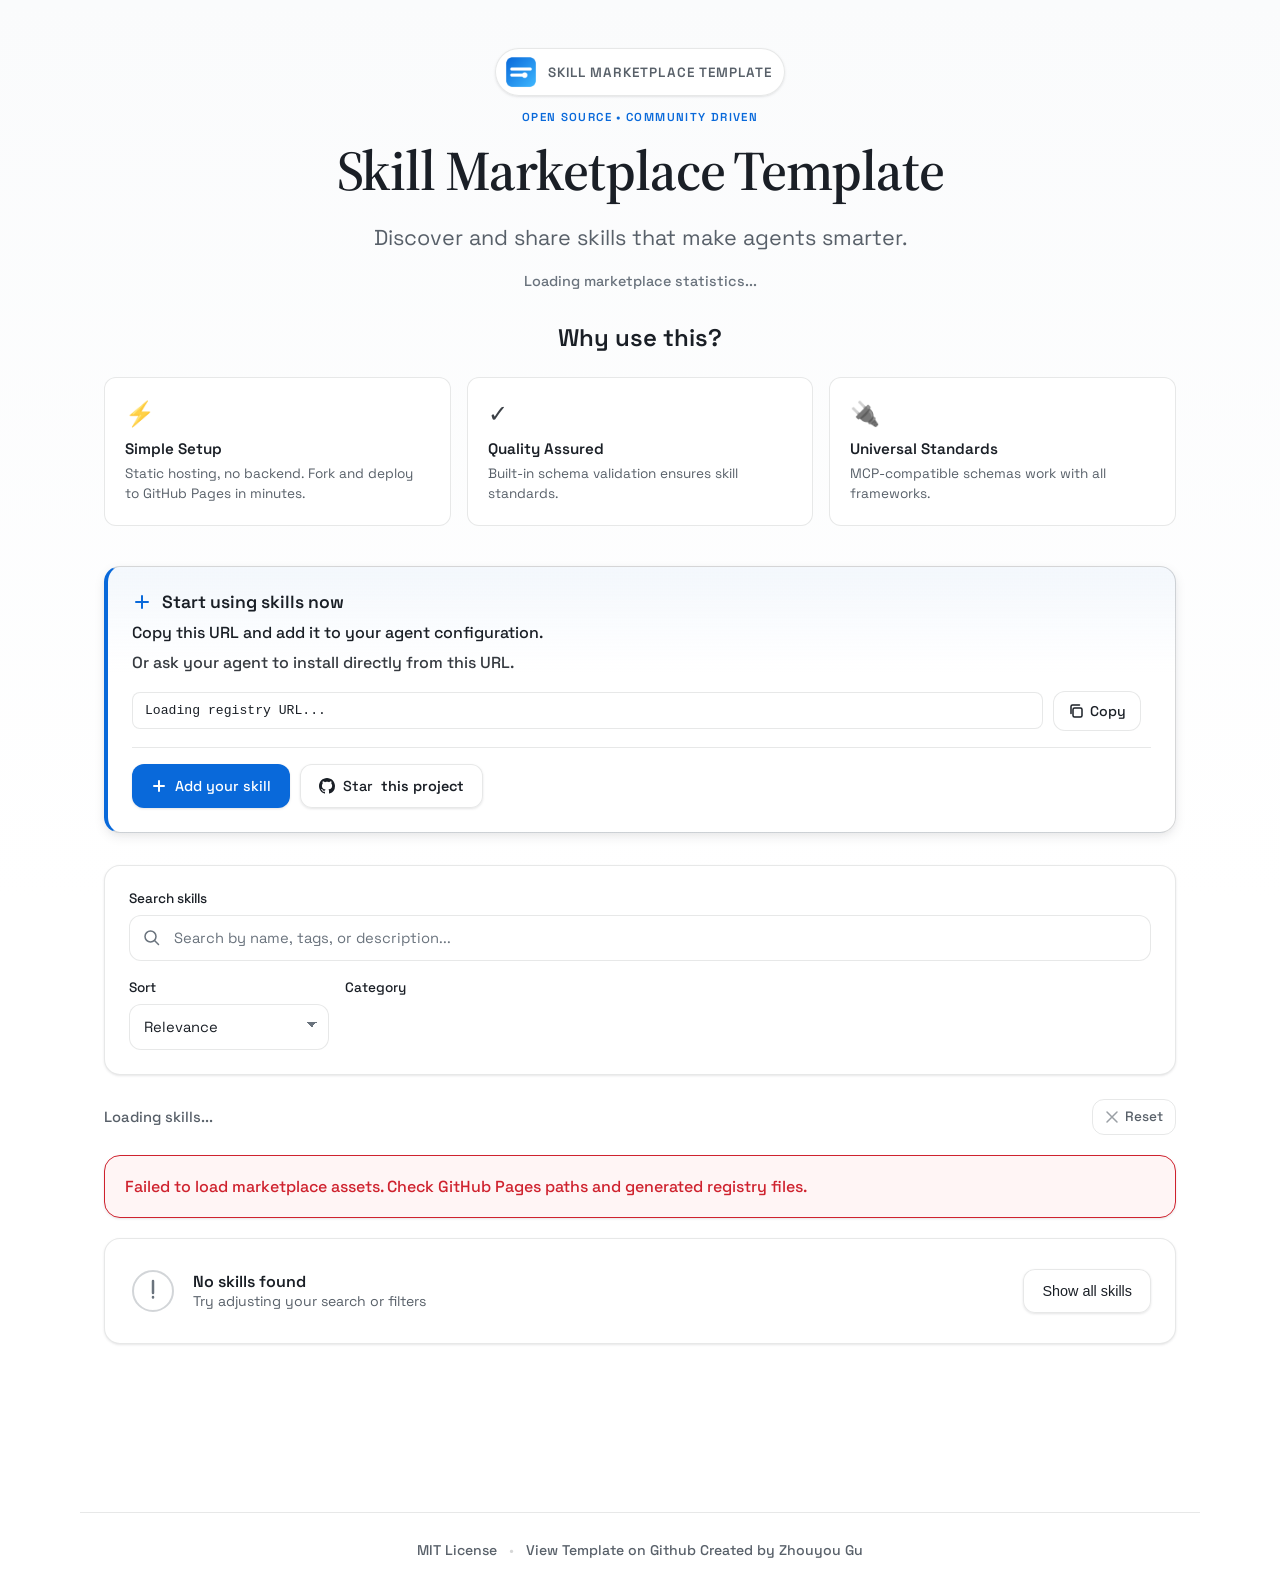
==== marketplace/index.html @ 21d10e7d "Initial commit" ====
<!doctype html>
<html lang="en">
  <head>
    <meta charset="utf-8">
    <meta name="viewport" content="width=device-width, initial-scale=1">
    <meta name="author" content="Zhouyou Gu">
    <meta name="license" content="MIT">
    <meta name="description" content="Fork-friendly, GitHub-native marketplace template for reusable agent skills.">
    <meta name="theme-color" content="#1f6f62">
    <link rel="canonical" href="./">
    <title>Skill Marketplace Template</title>
    <link rel="icon" href="assets/icon.svg" type="image/svg+xml" sizes="any">
    <link rel="icon" href="assets/favicon-32.png" type="image/png" sizes="32x32">
    <link rel="icon" href="assets/favicon-16.png" type="image/png" sizes="16x16">
    <link rel="apple-touch-icon" href="assets/apple-touch-icon.png" sizes="180x180">

    <meta property="og:type" content="website">
    <meta property="og:url" content="./">
    <meta property="og:title" content="Skill Marketplace Template">
    <meta property="og:description" content="Reusable agent skills with a registry-first, GitHub-native workflow.">
    <meta property="og:image" content="assets/preview.png?v=3">
    <meta property="og:image:secure_url" content="assets/preview.png?v=3">
    <meta property="og:image:type" content="image/png">
    <meta property="og:image:width" content="1200">
    <meta property="og:image:height" content="630">
    <meta property="og:image:alt" content="Skill Marketplace preview card">

    <meta name="twitter:card" content="summary_large_image">
    <meta name="twitter:title" content="Skill Marketplace Template">
    <meta name="twitter:description" content="Fork-friendly marketplace template for reusable agent skills.">
    <meta name="twitter:image" content="assets/preview.png?v=3">
    <meta name="twitter:image:alt" content="Skill Marketplace preview card">
    <link rel="preconnect" href="https://fonts.googleapis.com">
    <link rel="preconnect" href="https://fonts.gstatic.com" crossorigin>
    <link href="https://fonts.googleapis.com/css2?family=Space+Grotesk:wght@400;500;700&family=Source+Serif+4:opsz,wght@8..60,400;8..60,600&display=swap" rel="stylesheet">
    <link rel="stylesheet" href="style.css">
  </head>
  <body>
    <div class="bg-shape bg-shape-a"></div>
    <div class="bg-shape bg-shape-b"></div>

    <main class="shell">
      <header class="hero">
        <div class="hero-brand">
          <img src="assets/icon-96.png" alt="Skill Marketplace icon" class="hero-brand-icon" width="42" height="42">
          <span class="hero-brand-text">Skill Marketplace Template</span>
        </div>
        <p class="eyebrow">Open Source • Community Driven</p>
        <h1 id="marketplace-title">Skill Marketplace Template</h1>
        <p id="marketplace-description" class="hero-lead">Discover and share skills that make agents smarter.</p>
        <p id="hero-stats" class="hero-stats" aria-live="polite">Loading marketplace statistics...</p>
      </header>

      <section class="features-grid" aria-label="Why use this marketplace">
        <div class="features-header">
          <h2>Why use this?</h2>
        </div>
        <div class="features-cards">
          <article class="feature-card">
            <div class="feature-icon" aria-hidden="true">⚡</div>
            <h3>Simple Setup</h3>
            <p>Static hosting, no backend. Fork and deploy to GitHub Pages in minutes.</p>
          </article>
          <article class="feature-card">
            <div class="feature-icon" aria-hidden="true">✓</div>
            <h3>Quality Assured</h3>
            <p>Built-in schema validation ensures skill standards.</p>
          </article>
          <article class="feature-card">
            <div class="feature-icon" aria-hidden="true">🔌</div>
            <h3>Universal Standards</h3>
            <p>MCP-compatible schemas work with all frameworks.</p>
          </article>
        </div>
      </section>

      <section id="quickstart" class="quickstart" aria-labelledby="quickstart-title">
        <div class="quickstart-header">
          <h2 id="quickstart-title" class="quickstart-title">
            <svg width="20" height="20" viewBox="0 0 20 20" fill="none" aria-hidden="true">
              <path d="M10 4v12m-6-6h12" stroke="currentColor" stroke-width="2" stroke-linecap="round"/>
            </svg>
            Start using skills now
          </h2>
          <p class="quickstart-description">
            <span class="quickstart-description-main">Copy this URL and add it to your agent configuration.</span>
            <span class="quickstart-description-alt">Or ask your agent to install directly from this URL.</span>
          </p>
        </div>
        <div class="registry-row">
          <code id="registry-url" class="registry-url" aria-label="Registry URL">Loading registry URL...</code>
          <button id="copy-registry" class="btn-copy" type="button" aria-label="Copy URL to clipboard">
            <svg width="16" height="16" viewBox="0 0 16 16" fill="none" aria-hidden="true">
              <rect x="5" y="5" width="9" height="9" rx="1.5" stroke="currentColor" stroke-width="1.5"/>
              <path d="M3 10.5V3.5A1.5 1.5 0 0 1 4.5 2h7" stroke="currentColor" stroke-width="1.5" stroke-linecap="round"/>
            </svg>
            Copy
          </button>
          <span id="copy-status" class="copy-status" role="status" aria-live="polite"></span>
        </div>
        <div class="quickstart-actions">
          <a id="cta-add-skill" class="btn btn-primary" href="#" target="_blank" rel="noreferrer">
            <svg width="16" height="16" viewBox="0 0 16 16" fill="none" aria-hidden="true">
              <path d="M8 3v10M3 8h10" stroke="currentColor" stroke-width="2" stroke-linecap="round"/>
            </svg>
            Add your skill
          </a>
          <a id="cta-star-repo" class="btn btn-secondary" href="#" target="_blank" rel="noreferrer">
            <svg width="16" height="16" viewBox="0 0 16 16" fill="currentColor" aria-hidden="true">
              <path d="M8 0C3.58 0 0 3.58 0 8c0 3.54 2.29 6.53 5.47 7.59.4.07.55-.17.55-.38 0-.19-.01-.82-.01-1.49-2.01.37-2.53-.49-2.69-.94-.09-.23-.48-.94-.82-1.13-.28-.15-.68-.52-.01-.53.63-.01 1.08.58 1.23.82.72 1.21 1.87.87 2.33.66.07-.52.28-.87.51-1.07-1.78-.2-3.64-.89-3.64-3.95 0-.87.31-1.59.82-2.15-.08-.2-.36-1.02.08-2.12 0 0 .67-.21 2.2.82.64-.18 1.32-.27 2-.27.68 0 1.36.09 2 .27 1.53-1.04 2.2-.82 2.2-.82.44 1.1.16 1.92.08 2.12.51.56.82 1.27.82 2.15 0 3.07-1.87 3.75-3.65 3.95.29.25.54.73.54 1.48 0 1.07-.01 1.93-.01 2.2 0 .21.15.46.55.38A8.013 8.013 0 0016 8c0-4.42-3.58-8-8-8z"/>
            </svg>
            Star <span id="star-count" class="star-count">this project</span>
          </a>
        </div>
      </section>

      <section class="controls" aria-label="Search and filters">
        <div class="control search">
          <label for="search-input">
            <span class="control-label">Search skills</span>
          </label>
          <div class="input-wrapper">
            <svg class="input-icon" width="18" height="18" viewBox="0 0 18 18" fill="none" aria-hidden="true">
              <circle cx="7.5" cy="7.5" r="5.5" stroke="currentColor" stroke-width="1.5"/>
              <path d="M11.5 11.5l4 4" stroke="currentColor" stroke-width="1.5" stroke-linecap="round"/>
            </svg>
            <input id="search-input" type="search" placeholder="Search by name, tags, or description..." autocomplete="off" spellcheck="false" aria-label="Search skills">
          </div>
        </div>

        <div class="control-group">
          <div class="control sort">
            <label for="sort-select">
              <span class="control-label">Sort</span>
            </label>
            <select id="sort-select" aria-label="Sort skills">
              <option value="relevance">Relevance</option>
              <option value="config">Recommended</option>
              <option value="alpha">Alphabetical</option>
            </select>
          </div>

          <div class="control filter">
            <label for="category-chips">
              <span class="control-label">Category</span>
            </label>
            <div id="category-chips" class="chips" role="group" aria-label="Filter by category"></div>
          </div>
        </div>
      </section>

      <section class="status-row" aria-live="polite" aria-atomic="true">
        <p id="results-summary" class="results-summary">Loading skills...</p>
        <button id="clear-filters" class="btn-reset" type="button" aria-label="Reset all filters">
          <svg width="14" height="14" viewBox="0 0 14 14" fill="none" aria-hidden="true">
            <path d="M2 2l10 10M12 2L2 12" stroke="currentColor" stroke-width="1.5" stroke-linecap="round"/>
          </svg>
          Reset
        </button>
      </section>

      <section id="loading-panel" class="panel loading" aria-live="polite">
        <div class="loading-content">
          <div class="loading-spinner" aria-hidden="true"></div>
          <p>Loading marketplace data...</p>
        </div>
      </section>
      <section id="error-panel" class="panel error" role="alert" hidden></section>
      <section id="empty-panel" class="panel empty" hidden>
        <div class="empty-content">
          <svg class="empty-icon" width="48" height="48" viewBox="0 0 48 48" fill="none" aria-hidden="true">
            <circle cx="24" cy="24" r="20" stroke="currentColor" stroke-width="2" opacity="0.3"/>
            <path d="M24 14v12m0 4v.5" stroke="currentColor" stroke-width="2.5" stroke-linecap="round"/>
          </svg>
          <div>
            <p id="empty-message" class="empty-title">No skills found</p>
            <p class="empty-hint">Try adjusting your search or filters</p>
          </div>
        </div>
        <button id="empty-reset" class="btn btn-secondary" type="button">Show all skills</button>
      </section>

      <section id="skills-grid" class="skills-grid" aria-live="polite"></section>
    </main>

    <footer class="footer">
      <div class="footer-content">
        <div class="footer-links">
          <a href="../LICENSE" target="_blank" rel="noopener noreferrer">MIT License</a>
          <span class="footer-divider">•</span>
          <a id="footer-repo-link" href="https://github.com/zhouyou-gu/skill-marketplace-template" target="_blank" rel="noopener noreferrer">View Template on Github Created by Zhouyou Gu</a>
        </div>
      </div>
    </footer>

    <script src="app.js"></script>
  </body>
</html>
---- marketplace/style.css ----
:root {
  --bg-0: #ffffff;
  --bg-1: #fafbfc;
  --bg-2: #f5f7f9;
  --text-0: #1a1f26;
  --text-1: #586069;
  --text-2: #6a737d;
  --card: #ffffff;
  --card-hover: #ffffff;
  --line: rgba(27, 31, 36, 0.10);
  --line-strong: rgba(27, 31, 36, 0.18);
  --accent: #0969da;
  --accent-hover: #0550ae;
  --accent-light: rgba(9, 105, 218, 0.08);
  --accent-gradient: linear-gradient(135deg, #0969da 0%, #54aeff 100%);
  --chip-bg: #f5f7f9;
  --chip-hover: #ebeef2;
  --danger: #cf222e;
  --success: #1a7f37;
  --warning: #bf8700;
  --info: #0969da;
  --shadow-sm: 0 1px 3px rgba(27, 31, 36, 0.08), 0 1px 2px rgba(27, 31, 36, 0.04);
  --shadow-md: 0 4px 12px rgba(27, 31, 36, 0.08), 0 2px 6px rgba(27, 31, 36, 0.04);
  --shadow-lg: 0 8px 24px rgba(27, 31, 36, 0.10), 0 4px 12px rgba(27, 31, 36, 0.05);
  --shadow-xl: 0 12px 32px rgba(27, 31, 36, 0.12), 0 6px 16px rgba(27, 31, 36, 0.06);
  --radius-sm: 8px;
  --radius-md: 12px;
  --radius-lg: 16px;
  --radius-xl: 20px;
  --ease-smooth: cubic-bezier(0.4, 0, 0.2, 1);
  --ease-bounce: cubic-bezier(0.68, -0.55, 0.265, 1.55);
}

* {
  box-sizing: border-box;
}

body {
  margin: 0;
  min-height: 100vh;
  color: var(--text-0);
  background: var(--bg-0);
  font-family: "Space Grotesk", -apple-system, BlinkMacSystemFont, "Segoe UI", sans-serif;
  position: relative;
  overflow-x: hidden;
}

body::before {
  content: "";
  position: fixed;
  inset: 0;
  pointer-events: none;
  background: linear-gradient(180deg, var(--bg-1) 0%, var(--bg-0) 100%);
  z-index: 0;
}

.bg-shape {
  display: none;
}

.bg-shape-a {
  display: none;
}

.bg-shape-b {
  display: none;
}

.shell {
  position: relative;
  z-index: 1;
  max-width: 1120px;
  margin: 0 auto;
  padding: 48px 24px 80px;
}

.hero {
  margin-bottom: 32px;
  max-width: 980px;
  text-align: center;
  margin-left: auto;
  margin-right: auto;
}

.hero-brand {
  display: inline-flex;
  align-items: center;
  gap: 10px;
  padding: 6px 12px 6px 8px;
  border-radius: 999px;
  border: 1px solid var(--line);
  background: rgba(255, 255, 255, 0.85);
  box-shadow: var(--shadow-sm);
  margin-bottom: 14px;
}

.hero-brand-icon {
  width: 34px;
  height: 34px;
  border-radius: 9px;
  flex-shrink: 0;
}

.hero-brand-text {
  font-size: 0.84rem;
  letter-spacing: 0.08em;
  text-transform: uppercase;
  font-weight: 600;
  color: var(--text-1);
}

.eyebrow {
  text-transform: uppercase;
  letter-spacing: 0.12em;
  font-size: 0.72rem;
  font-weight: 600;
  color: var(--accent);
  margin: 0 0 16px;
}

h1 {
  font-family: "Source Serif 4", Georgia, serif;
  font-size: clamp(2.5rem, 6vw, 3.5rem);
  line-height: 1.1;
  font-weight: 600;
  margin: 0 0 20px;
  letter-spacing: -0.02em;
}

#marketplace-title {
  white-space: nowrap;
}

.hero-lead {
  font-size: clamp(1.1rem, 2.5vw, 1.35rem);
  line-height: 1.5;
  color: var(--text-1);
  margin: 0;
  max-width: 600px;
  margin-left: auto;
  margin-right: auto;
}

.btn {
  text-decoration: none;
  display: inline-flex;
  align-items: center;
  justify-content: center;
  gap: 8px;
  min-height: 44px;
  padding: 10px 18px;
  border-radius: var(--radius-md);
  border: 1px solid transparent;
  font-size: 0.9rem;
  font-weight: 500;
  cursor: pointer;
  transition: all 180ms var(--ease-smooth);
  white-space: nowrap;
}

.btn svg {
  flex-shrink: 0;
  transition: transform 180ms var(--ease-smooth);
}

.btn:hover svg {
  transform: scale(1.1);
}

.btn-primary {
  color: #fff;
  background: var(--accent);
  box-shadow: var(--shadow-sm);
}

.btn-primary:hover {
  background: var(--accent-hover);
  box-shadow: var(--shadow-md);
  transform: translateY(-1px);
}

.btn-primary:active {
  transform: translateY(0);
  box-shadow: var(--shadow-sm);
}

.btn-secondary {
  color: var(--text-0);
  background: rgba(255, 255, 255, 0.9);
  border-color: var(--line);
  box-shadow: var(--shadow-sm);
}

.btn.is-disabled {
  opacity: 0.45;
  filter: grayscale(0.25);
  cursor: not-allowed;
  pointer-events: none;
  box-shadow: none;
}

.btn-secondary:hover {
  background: #fff;
  border-color: var(--line-strong);
  box-shadow: var(--shadow-md);
  transform: translateY(-1px);
}

.btn-secondary.is-live {
  border-color: rgba(9, 105, 218, 0.45);
  background: linear-gradient(180deg, rgba(9, 105, 218, 0.12) 0%, rgba(9, 105, 218, 0.04) 100%);
  box-shadow: 0 0 0 1px rgba(9, 105, 218, 0.2), var(--shadow-sm);
}

.btn-secondary.is-live:hover {
  border-color: rgba(9, 105, 218, 0.65);
  background: linear-gradient(180deg, rgba(9, 105, 218, 0.18) 0%, rgba(9, 105, 218, 0.06) 100%);
  box-shadow: 0 0 0 1px rgba(9, 105, 218, 0.3), var(--shadow-md);
}

.btn-ghost-link {
  color: var(--text-0);
  border-color: var(--line);
  background: transparent;
}

.btn-ghost-link:hover {
  background: rgba(255, 255, 255, 0.6);
  border-color: var(--line-strong);
}

.star-count {
  font-weight: 600;
}

.hero-stats {
  margin-top: 18px;
  font-size: 0.9rem;
  color: var(--text-2);
  font-weight: 500;
}

.controls {
  display: flex;
  flex-direction: column;
  gap: 18px;
  margin-bottom: 24px;
  border: 1px solid var(--line);
  border-radius: var(--radius-lg);
  padding: 24px;
  background: var(--card);
  box-shadow: var(--shadow-sm);
}

.control {
  display: flex;
  flex-direction: column;
  gap: 8px;
  min-width: 0;
}

.control label {
  display: flex;
  flex-direction: column;
  gap: 4px;
}

.control-group {
  display: grid;
  grid-template-columns: minmax(140px, 200px) 1fr;
  gap: 16px;
  align-items: start;
}

.control-group > * {
  min-width: 0;
}

.control-label {
  font-size: 0.85rem;
  font-weight: 500;
  color: var(--text-0);
}

.control-hint {
  font-size: 0.78rem;
  color: var(--text-2);
}

.hint {
  font-size: 0.76rem;
  color: var(--text-2);
  margin-top: 2px;
}

kbd {
  font: inherit;
  font-size: 0.72rem;
  font-weight: 500;
  border: 1px solid var(--line);
  border-bottom-width: 2px;
  border-radius: 5px;
  padding: 2px 6px;
  background: rgba(255, 255, 255, 0.9);
  box-shadow: 0 1px 2px rgba(31, 42, 48, 0.06);
}

.input-wrapper {
  position: relative;
  display: flex;
  align-items: center;
}

.input-icon {
  position: absolute;
  left: 14px;
  color: var(--text-2);
  pointer-events: none;
  transition: color 180ms var(--ease-smooth);
}

.input-wrapper:focus-within .input-icon {
  color: var(--accent);
}

input,
select {
  width: 100%;
  max-width: 100%;
  min-height: 46px;
  border: 1px solid var(--line);
  border-radius: var(--radius-md);
  padding: 12px 14px;
  font: inherit;
  font-size: 0.92rem;
  color: var(--text-0);
  background: rgba(255, 255, 255, 0.9);
  transition: all 180ms var(--ease-smooth);
}

input[type="search"] {
  padding-left: 44px;
}

select {
  -webkit-appearance: none;
  appearance: none;
  padding-right: 38px;
  background-image:
    linear-gradient(45deg, transparent 50%, var(--text-2) 50%),
    linear-gradient(135deg, var(--text-2) 50%, transparent 50%);
  background-position:
    calc(100% - 16px) calc(50% - 2px),
    calc(100% - 11px) calc(50% - 2px);
  background-size: 5px 5px, 5px 5px;
  background-repeat: no-repeat;
}

input::placeholder {
  color: var(--text-2);
}

input:hover,
select:hover {
  border-color: var(--line-strong);
  background: #fff;
}

input:focus,
select:focus,
.chip:focus-visible,
.ghost-btn:focus-visible,
.btn:focus-visible,
.btn-copy:focus-visible {
  outline: 2px solid transparent;
  outline-offset: 2px;
  border-color: var(--accent);
  box-shadow: 0 0 0 3px var(--accent-light), var(--shadow-sm);
}

.filter-section {
  margin-bottom: 20px;
}

.filter-header {
  display: flex;
  justify-content: space-between;
  align-items: center;
  margin-bottom: 12px;
  flex-wrap: wrap;
  gap: 8px;
}

.filter-label {
  display: block;
  font-size: 0.85rem;
  font-weight: 500;
  color: var(--text-0);
  margin: 0;
}

.popular-tags-hint {
  display: flex;
  align-items: center;
  gap: 6px;
  color: var(--text-2);
}

.popular-tags-hint svg {
  color: var(--accent);
  width: 14px;
  height: 14px;
}

.popular-tags-hint small {
  font-size: 0.8rem;
}

.popular-tags-hint span {
  color: var(--text-1);
  font-weight: 500;
}

.chips {
  display: flex;
  flex-wrap: wrap;
  gap: 10px;
}

.chip {
  border: 1px solid var(--line);
  border-radius: 999px;
  min-height: 42px;
  background: var(--chip-bg);
  color: var(--text-0);
  font: inherit;
  font-size: 0.88rem;
  font-weight: 500;
  padding: 8px 16px;
  cursor: pointer;
  touch-action: manipulation;
  transition: all 160ms var(--ease-smooth);
  -webkit-user-select: none;
  user-select: none;
}

.chip:hover:not(:disabled) {
  background: var(--chip-hover);
  border-color: var(--line-strong);
  transform: translateY(-1px);
  box-shadow: var(--shadow-sm);
}

.chip:active:not(:disabled) {
  transform: translateY(0);
}

.chip[aria-pressed="true"] {
  background: var(--accent);
  border-color: var(--accent);
  color: #fff;
  box-shadow: var(--shadow-sm);
}

.chip[aria-pressed="true"]:hover:not(:disabled) {
  background: var(--accent-hover);
  border-color: var(--accent-hover);
}

.chip:disabled {
  opacity: 0.4;
  cursor: not-allowed;
  transform: none;
}

.status-row {
  display: flex;
  align-items: center;
  justify-content: space-between;
  gap: 16px;
  margin: 0 0 20px;
}

.results-summary {
  margin: 0;
  color: var(--text-1);
  font-size: 0.92rem;
  font-weight: 500;
}

.quickstart {
  border: 1px solid var(--line-strong);
  border-radius: var(--radius-lg);
  background: linear-gradient(180deg, rgba(9, 105, 218, 0.04) 0%, var(--card) 40%);
  padding: 24px;
  margin: 0 0 32px;
  box-shadow: var(--shadow-md);
  border-left: 4px solid var(--accent);
  min-width: 0;
}

.quickstart-header {
  margin-bottom: 16px;
}

.quickstart-title {
  margin: 0 0 8px;
  font-size: 1.1rem;
  font-weight: 600;
  display: flex;
  align-items: center;
  gap: 10px;
  color: var(--text-0);
}

.quickstart-title svg {
  color: var(--accent);
  flex-shrink: 0;
}

.quickstart-description {
  margin: 0;
  font-size: 1rem;
  color: var(--text-0);
  line-height: 1.5;
  font-weight: 500;
}

.quickstart-description-main {
  display: block;
}

.quickstart-description-alt {
  display: block;
  margin-top: 6px;
  color: var(--text-0);
  opacity: 0.88;
}

.registry-row {
  display: flex;
  flex-wrap: wrap;
  align-items: center;
  gap: 10px;
  min-width: 0;
}

.registry-row > * {
  min-width: 0;
}

.registry-url {
  flex: 1 1 360px;
  width: auto;
  max-width: none;
  min-width: 0;
  display: block;
  box-sizing: border-box;
  background: rgba(255, 255, 255, 0.9);
  border: 1px solid var(--line);
  border-radius: var(--radius-sm);
  padding: 10px 12px;
  font-family: 'SF Mono', 'Monaco', 'Cascadia Code', 'Courier New', monospace;
  font-size: 0.82rem;
  color: var(--text-0);
  overflow-x: auto;
  white-space: nowrap;
}

.registry-url::-webkit-scrollbar {
  height: 6px;
}

.registry-url::-webkit-scrollbar-thumb {
  background: var(--line-strong);
  border-radius: 3px;
}

.btn-copy {
  border: 1px solid var(--line);
  border-radius: var(--radius-md);
  background: rgba(255, 255, 255, 0.9);
  color: var(--text-0);
  font: inherit;
  font-size: 0.88rem;
  font-weight: 500;
  min-height: 40px;
  padding: 8px 14px;
  cursor: pointer;
  display: inline-flex;
  align-items: center;
  gap: 6px;
  touch-action: manipulation;
  transition: all 160ms var(--ease-smooth);
}

.btn-copy:hover {
  background: #fff;
  border-color: var(--line-strong);
  box-shadow: var(--shadow-sm);
  transform: translateY(-1px);
}

.btn-copy:active {
  transform: translateY(0);
}

.btn-copy svg {
  flex-shrink: 0;
  transition: transform 180ms var(--ease-smooth);
}

.btn-copy:hover svg {
  transform: scale(1.1);
}

.copy-status {
  font-size: 0.85rem;
  font-weight: 500;
  color: var(--success);
  min-height: 1.5em;
  opacity: 0;
  transition: opacity 200ms var(--ease-smooth);
}

.copy-status:not(:empty) {
  opacity: 1;
}

.quickstart-actions {
  display: flex;
  flex-wrap: wrap;
  gap: 10px;
  margin-top: 16px;
  padding-top: 16px;
  border-top: 1px solid var(--line);
}

.btn-reset {
  border: 1px solid var(--line);
  border-radius: var(--radius-md);
  background: transparent;
  color: var(--text-1);
  font: inherit;
  font-size: 0.85rem;
  font-weight: 500;
  min-height: 36px;
  padding: 6px 12px;
  cursor: pointer;
  display: inline-flex;
  align-items: center;
  gap: 6px;
  touch-action: manipulation;
  transition: all 160ms var(--ease-smooth);
}

.btn-reset svg {
  width: 14px;
  height: 14px;
  opacity: 0.6;
}

.btn-reset:hover:not(:disabled) {
  background: var(--bg-2);
  border-color: var(--line-strong);
  color: var(--text-0);
}

.btn-reset:hover:not(:disabled) svg {
  opacity: 1;
}

.btn-reset:active:not(:disabled) {
  transform: scale(0.98);
}

.btn-reset:disabled {
  opacity: 0.4;
  cursor: not-allowed;
}

.ghost-btn {
  border: 1px solid var(--line);
  border-radius: 999px;
  background: rgba(255, 255, 255, 0.8);
  color: var(--text-0);
  font: inherit;
  font-size: 0.88rem;
  font-weight: 500;
  min-height: 40px;
  padding: 8px 16px;
  cursor: pointer;
  touch-action: manipulation;
  transition: all 160ms var(--ease-smooth);
}

.ghost-btn:hover:not(:disabled) {
  background: #fff;
  border-color: var(--line-strong);
  box-shadow: var(--shadow-sm);
  transform: translateY(-1px);
}

.ghost-btn:active:not(:disabled) {
  transform: translateY(0);
}

.ghost-btn:disabled {
  opacity: 0.4;
  cursor: not-allowed;
}

.panel {
  border-radius: var(--radius-lg);
  padding: 20px;
  margin-bottom: 20px;
  border: 1px solid var(--line);
  background: var(--card);
  box-shadow: var(--shadow-sm);
}

.panel.loading {
  color: var(--text-1);
  background: var(--bg-2);
}

.loading-content {
  display: flex;
  align-items: center;
  gap: 14px;
}

.loading-spinner {
  width: 20px;
  height: 20px;
  border: 3px solid var(--line);
  border-top-color: var(--accent);
  border-radius: 50%;
  animation: spin 800ms linear infinite;
}

@keyframes spin {
  to {
    transform: rotate(360deg);
  }
}

.panel.error {
  border-color: var(--danger);
  color: var(--danger);
  background: #fff5f5;
  font-weight: 500;
}

.panel.empty {
  display: flex;
  align-items: center;
  justify-content: space-between;
  gap: 20px;
  padding: 28px 24px;
}

.empty-content {
  display: flex;
  align-items: center;
  gap: 16px;
}

.empty-icon {
  flex-shrink: 0;
  color: var(--text-2);
}

.empty-title {
  margin: 0 0 4px;
  font-size: 1rem;
  font-weight: 600;
  color: var(--text-0);
}

.empty-hint {
  margin: 0;
  font-size: 0.88rem;
  color: var(--text-1);
}

.panel.empty p {
  margin: 0;
}

.skills-grid {
  display: grid;
  grid-template-columns: repeat(auto-fill, minmax(min(100%, 280px), 1fr));
  gap: 18px;
  margin-bottom: 20px;
}

.card {
  border: 1px solid var(--line);
  background: var(--card);
  border-radius: var(--radius-lg);
  padding: 20px;
  box-shadow: var(--shadow-sm);
  display: flex;
  flex-direction: column;
  gap: 12px;
  min-height: 240px;
  animation: card-in 280ms var(--ease-smooth) both;
  transition: transform 200ms var(--ease-smooth), 
              box-shadow 200ms var(--ease-smooth),
              border-color 200ms var(--ease-smooth);
}

@keyframes card-in {
  from {
    opacity: 0;
    transform: translateY(12px) scale(0.98);
  }

  to {
    opacity: 1;
    transform: translateY(0) scale(1);
  }
}

.card:hover {
  transform: translateY(-4px);
  box-shadow: var(--shadow-lg);
  border-color: var(--accent);
}

.card:active {
  transform: translateY(-2px);
  transition-duration: 80ms;
}

.card-clickable {
  cursor: pointer;
}

.card-clickable:focus-visible {
  outline: 3px solid rgba(9, 105, 218, 0.4);
  outline-offset: 2px;
}

.card h3 {
  margin: 0;
  font-size: 1.12rem;
  font-weight: 600;
  line-height: 1.3;
  color: var(--text-0);
}

.card-description {
  margin: 0;
  color: var(--text-1);
  font-size: 0.9rem;
  line-height: 1.5;
  display: -webkit-box;
  -webkit-box-orient: vertical;
  -webkit-line-clamp: 3;
  line-clamp: 3;
  overflow: hidden;
}

.meta {
  display: flex;
  flex-wrap: wrap;
  gap: 7px;
  margin-top: auto;
  padding-top: 4px;
}

.badge {
  font-size: 0.76rem;
  font-weight: 500;
  border-radius: 999px;
  border: 1px solid var(--line);
  padding: 5px 10px;
  white-space: nowrap;
  transition: all 160ms var(--ease-smooth);
}

.badge-category {
  background: rgba(31, 111, 98, 0.12);
  border-color: rgba(31, 111, 98, 0.3);
  color: var(--accent);
}

.badge-difficulty {
  background: rgba(255, 207, 139, 0.25);
  border-color: rgba(255, 207, 139, 0.4);
}

.badge-tag {
  background: #f8f3ea;
  border-color: var(--line);
}

.badge-muted {
  color: var(--text-2);
  background: rgba(255, 255, 255, 0.8);
  border-color: var(--line);
}

.badge.is-match,
mark {
  background: rgba(255, 207, 139, 0.5);
  border-color: rgba(255, 207, 139, 0.6);
}

mark {
  color: inherit;
  padding: 1px 2px;
  border-radius: 3px;
  font-weight: 500;
}

/* Tablet breakpoint */
@media (max-width: 980px) {
  .shell {
    padding: 36px 20px 60px;
  }

  .hero {
    margin-bottom: 28px;
  }

  .hero-brand {
    margin-bottom: 12px;
  }

  #marketplace-title {
    white-space: normal;
  }

  .features-cards {
    grid-template-columns: repeat(auto-fit, minmax(min(100%, 240px), 1fr));
    gap: 16px;
  }

  .controls {
    gap: 16px;
  }

  .skills-grid {
    grid-template-columns: repeat(auto-fill, minmax(min(100%, 260px), 1fr));
    gap: 16px;
  }
}

/* Mobile breakpoint */
@media (max-width: 720px) {
  .shell {
    padding: 24px 16px 48px;
  }

  .hero {
    margin-bottom: 28px;
  }

  h1 {
    margin-bottom: 12px;
  }

  .bg-shape {
    opacity: 0.3;
  }

  .bg-shape-a {
    width: 320px;
    height: 320px;
  }

  .bg-shape-b {
    width: 280px;
    height: 280px;
  }

  .hero-actions {
    width: 100%;
  }

  .quickstart-actions .btn {
    flex: 1;
    min-width: 0;
    justify-content: center;
  }

  .features-cards {
    grid-template-columns: 1fr;
    gap: 12px;
  }

  .feature-card {
    padding: 16px;
  }

  .controls {
    position: sticky;
    top: 12px;
    z-index: 10;
    padding: 18px;
    margin-bottom: 20px;
    box-shadow: var(--shadow-md);
  }

  .control-group {
    grid-template-columns: 1fr;
    gap: 14px;
  }

  .chips {
    flex-wrap: nowrap;
    overflow-x: auto;
    padding-bottom: 6px;
    scrollbar-width: thin;
    scrollbar-color: var(--line-strong) transparent;
    gap: 8px;
  }

  .chips::-webkit-scrollbar {
    height: 6px;
  }

  .chips::-webkit-scrollbar-track {
    background: transparent;
  }

  .chips::-webkit-scrollbar-thumb {
    background: var(--line-strong);
    border-radius: 3px;
  }

  .chip {
    flex: 0 0 auto;
  }

  .status-row,
  .panel.empty {
    flex-direction: column;
    align-items: flex-start;
    gap: 14px;
  }

  .status-row .btn-reset,
  .panel.empty .btn {
    width: 100%;
  }

  .quickstart {
    padding: 20px;
    margin-bottom: 24px;
  }

  .quickstart-title {
    font-size: 1rem;
  }

  .quickstart-actions {
    flex-direction: column;
  }

  .quickstart-actions .btn {
    width: 100%;
    justify-content: center;
  }

  .registry-row {
    flex-direction: column;
    align-items: stretch;
  }

  .registry-url {
    width: 100%;
    max-width: 100%;
    flex: 1 1 auto;
  }

  .btn-copy {
    width: 100%;
    justify-content: center;
  }

  .skills-grid {
    grid-template-columns: 1fr;
    gap: 14px;
  }

  .card {
    padding: 18px;
  }

  .empty-content {
    flex-direction: column;
    text-align: center;
  }

  .footer {
    padding: 24px 16px;
  }

  .footer-content {
    flex-direction: column;
    gap: 8px;
  }

  .footer-links {
    flex-direction: column;
    align-items: center;
    justify-content: center;
    gap: 10px;
    text-align: center;
  }

  .footer-divider {
    display: none;
  }
}

/* Small mobile breakpoint */
@media (max-width: 480px) {
  .hero-brand {
    gap: 8px;
    padding: 5px 10px 5px 7px;
  }

  .hero-brand-icon {
    width: 30px;
    height: 30px;
  }

  .hero-brand-text {
    font-size: 0.76rem;
  }

  h1 {
    font-size: 2rem;
  }

  .hero-lead {
    font-size: 1rem;
  }

  .card h3 {
    font-size: 1.05rem;
  }

  .card-description {
    font-size: 0.88rem;
  }
}

/* Reduced motion preferences */
@media (prefers-reduced-motion: reduce) {
  *,
  *::before,
  *::after {
    animation-duration: 0.01ms !important;
    animation-iteration-count: 1 !important;
    transition-duration: 0.01ms !important;
  }

  .card {
    animation: none;
  }

  .loading-spinner {
    animation: none;
    border-top-color: var(--line);
  }
}

/* High contrast mode support */
@media (prefers-contrast: high) {
  :root {
    --line: rgba(31, 42, 48, 0.3);
    --line-strong: rgba(31, 42, 48, 0.5);
  }

  .btn-primary {
    border: 2px solid var(--accent);
  }

  .card {
    border-width: 2px;
  }
}

/* Features Grid */
.features-grid {
  margin: 32px 0 40px;
}

.features-header {
  text-align: center;
  margin-bottom: 24px;
}

.features-header h2 {
  font-size: clamp(1.25rem, 2.5vw, 1.5rem);
  font-weight: 600;
  margin: 0;
  color: var(--text-0);
}

.features-cards {
  display: grid;
  grid-template-columns: repeat(auto-fit, minmax(min(100%, 240px), 1fr));
  gap: 16px;
}

.feature-card {
  border: 1px solid var(--line);
  border-radius: var(--radius-md);
  background: var(--card);
  padding: 20px;
  transition: all 200ms var(--ease-smooth);
}

.feature-card:hover {
  border-color: var(--line-strong);
  box-shadow: var(--shadow-sm);
  transform: translateY(-2px);
}

.feature-icon {
  font-size: 1.5rem;
  margin-bottom: 10px;
  display: block;
  opacity: 0.85;
}

.feature-card h3 {
  font-size: 0.95rem;
  font-weight: 600;
  margin: 0 0 6px;
  color: var(--text-0);
}

.feature-card p {
  margin: 0;
  color: var(--text-1);
  font-size: 0.85rem;
  line-height: 1.5;
}

/* Footer */
.footer {
  position: relative;
  z-index: 1;
  max-width: 1120px;
  margin: 48px auto 0;
  padding: 28px 24px;
  text-align: center;
  border-top: 1px solid var(--line);
}

.footer-content {
  display: flex;
  flex-wrap: wrap;
  justify-content: center;
  align-items: center;
  gap: 12px;
}

.footer-links {
  display: flex;
  flex-wrap: wrap;
  align-items: center;
  gap: 12px;
  font-size: 0.88rem;
}

.footer-links a {
  color: var(--text-1);
  text-decoration: none;
  font-weight: 500;
  transition: color 180ms var(--ease-smooth);
}

.footer-links a:hover {
  color: var(--accent);
}

.footer-links a:focus-visible {
  outline: 2px solid var(--accent);
  outline-offset: 2px;
  border-radius: 3px;
}

.footer-divider {
  color: var(--line-strong);
  -webkit-user-select: none;
  user-select: none;
}

/* Dark mode ready (optional) */
@media (prefers-color-scheme: dark) {
  /* Uncomment to enable dark mode */
  /*
  :root {
    --bg-0: #1a1f24;
    --bg-1: #151a1f;
    --text-0: #e8e6e3;
    --text-1: #b8c5cc;
    --text-2: #8a969c;
    --card: rgba(30, 35, 40, 0.9);
    --card-hover: rgba(35, 40, 45, 0.95);
    --line: rgba(255, 255, 255, 0.12);
    --line-strong: rgba(255, 255, 255, 0.2);
    --accent: #3d9b8a;
    --chip-bg: #2a3138;
  }

  body::before {
    background-image: radial-gradient(circle at 1px 1px, rgba(255, 255, 255, 0.06) 1px, transparent 0);
  }
  */
}
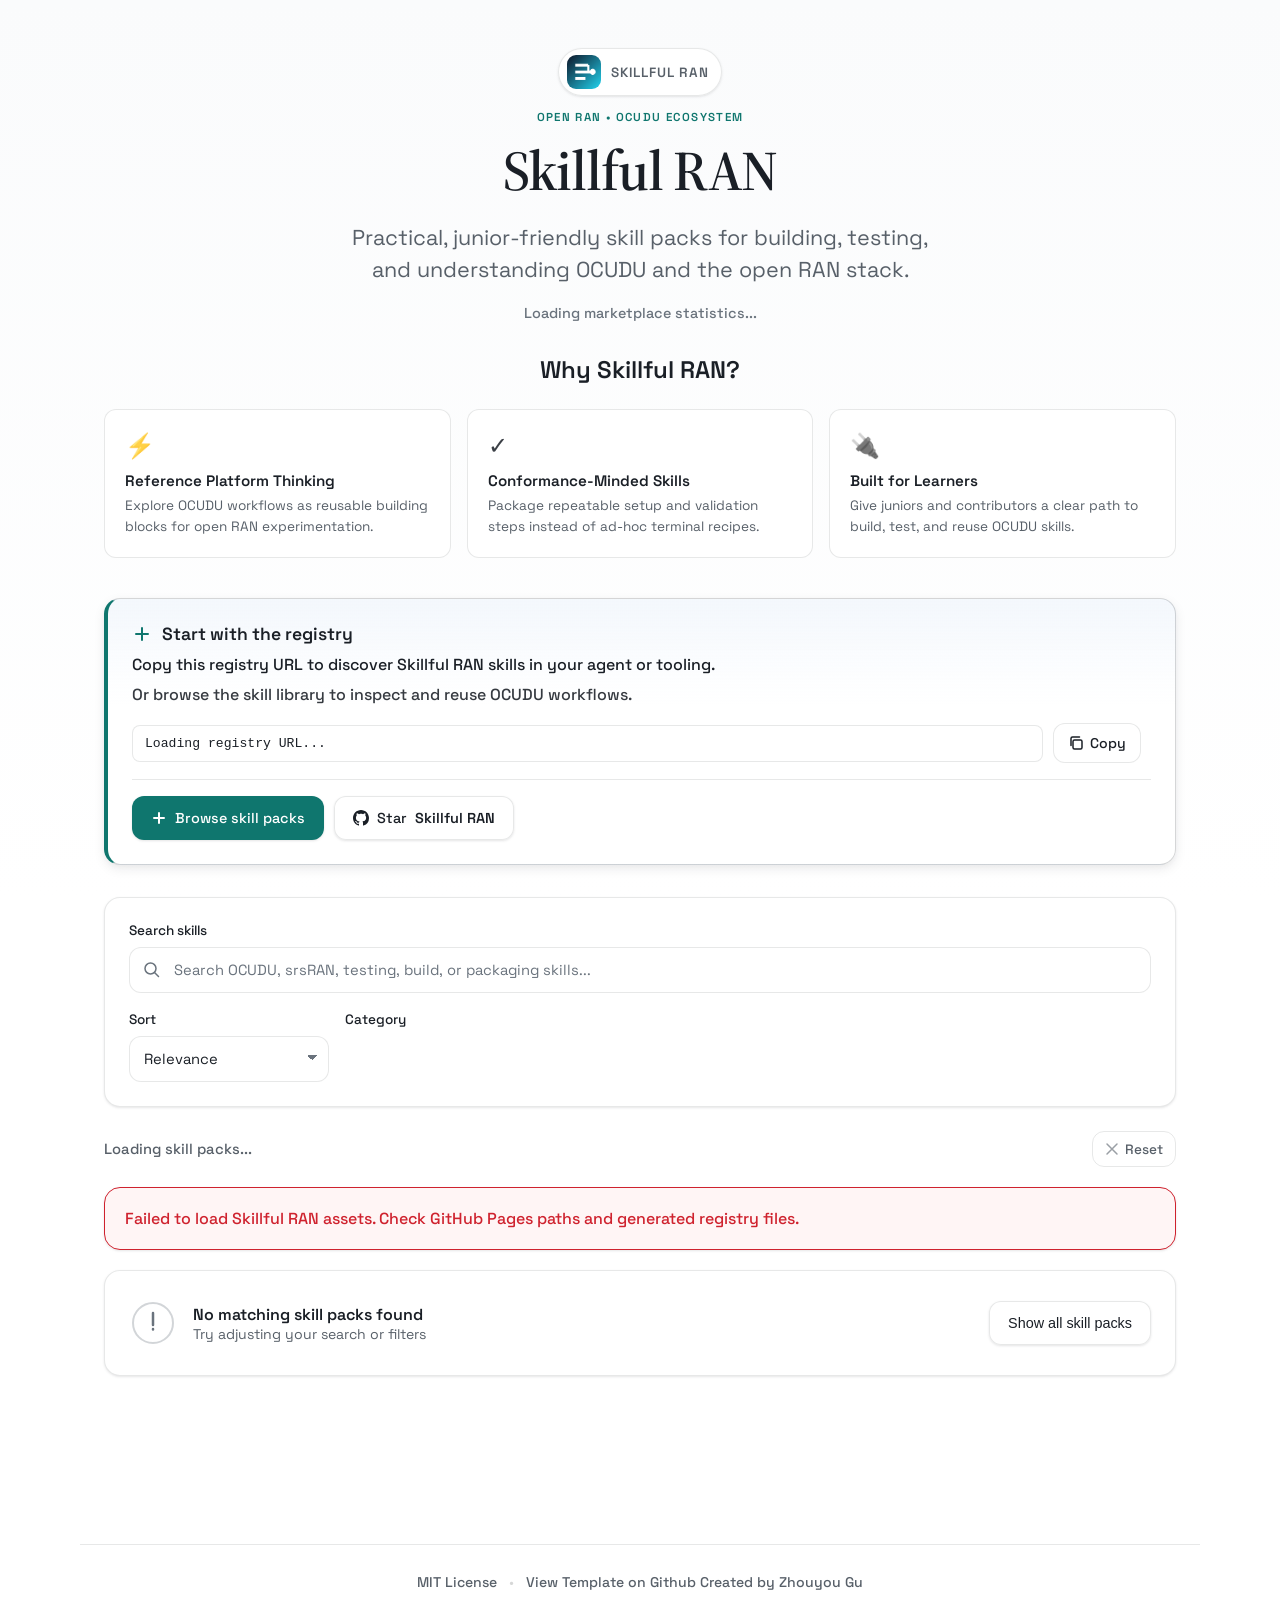
==== commit 09f3da01: "Refocus marketplace on OCUDU skill packs" ====
--- a/marketplace/index.html
+++ b/marketplace/index.html
@@ -5,10 +5,10 @@
     <meta name="viewport" content="width=device-width, initial-scale=1">
     <meta name="author" content="Zhouyou Gu">
     <meta name="license" content="MIT">
-    <meta name="description" content="Fork-friendly, GitHub-native marketplace template for reusable agent skills.">
-    <meta name="theme-color" content="#1f6f62">
+    <meta name="description" content="Practical, junior-friendly skill packs for building, testing, and understanding OCUDU and the open RAN stack.">
+    <meta name="theme-color" content="#0f766e">
     <link rel="canonical" href="./">
-    <title>Skill Marketplace Template</title>
+    <title>Skillful RAN</title>
     <link rel="icon" href="assets/icon.svg" type="image/svg+xml" sizes="any">
     <link rel="icon" href="assets/favicon-32.png" type="image/png" sizes="32x32">
     <link rel="icon" href="assets/favicon-16.png" type="image/png" sizes="16x16">
@@ -16,20 +16,20 @@
 
     <meta property="og:type" content="website">
     <meta property="og:url" content="./">
-    <meta property="og:title" content="Skill Marketplace Template">
-    <meta property="og:description" content="Reusable agent skills with a registry-first, GitHub-native workflow.">
+    <meta property="og:title" content="Skillful RAN">
+    <meta property="og:description" content="Practical, junior-friendly OCUDU skill packs for Linux-based open RAN experimentation.">
     <meta property="og:image" content="assets/preview.png?v=3">
     <meta property="og:image:secure_url" content="assets/preview.png?v=3">
     <meta property="og:image:type" content="image/png">
     <meta property="og:image:width" content="1200">
     <meta property="og:image:height" content="630">
-    <meta property="og:image:alt" content="Skill Marketplace preview card">
+    <meta property="og:image:alt" content="Skillful RAN preview card">
 
     <meta name="twitter:card" content="summary_large_image">
-    <meta name="twitter:title" content="Skill Marketplace Template">
-    <meta name="twitter:description" content="Fork-friendly marketplace template for reusable agent skills.">
+    <meta name="twitter:title" content="Skillful RAN">
+    <meta name="twitter:description" content="Practical, junior-friendly OCUDU skill packs for Linux-based open RAN experimentation.">
     <meta name="twitter:image" content="assets/preview.png?v=3">
-    <meta name="twitter:image:alt" content="Skill Marketplace preview card">
+    <meta name="twitter:image:alt" content="Skillful RAN preview card">
     <link rel="preconnect" href="https://fonts.googleapis.com">
     <link rel="preconnect" href="https://fonts.gstatic.com" crossorigin>
     <link href="https://fonts.googleapis.com/css2?family=Space+Grotesk:wght@400;500;700&family=Source+Serif+4:opsz,wght@8..60,400;8..60,600&display=swap" rel="stylesheet">
@@ -42,34 +42,34 @@
     <main class="shell">
       <header class="hero">
         <div class="hero-brand">
-          <img src="assets/icon-96.png" alt="Skill Marketplace icon" class="hero-brand-icon" width="42" height="42">
-          <span class="hero-brand-text">Skill Marketplace Template</span>
+          <img src="assets/icon-96.png" alt="Skillful RAN icon" class="hero-brand-icon" width="42" height="42">
+          <span class="hero-brand-text">Skillful RAN</span>
         </div>
-        <p class="eyebrow">Open Source • Community Driven</p>
-        <h1 id="marketplace-title">Skill Marketplace Template</h1>
-        <p id="marketplace-description" class="hero-lead">Discover and share skills that make agents smarter.</p>
+        <p class="eyebrow">Open RAN • OCUDU Ecosystem</p>
+        <h1 id="marketplace-title">Skillful RAN</h1>
+        <p id="marketplace-description" class="hero-lead">Practical, junior-friendly skill packs for building, testing, and understanding OCUDU and the open RAN stack.</p>
         <p id="hero-stats" class="hero-stats" aria-live="polite">Loading marketplace statistics...</p>
       </header>
 
-      <section class="features-grid" aria-label="Why use this marketplace">
+      <section class="features-grid" aria-label="Why use Skillful RAN">
         <div class="features-header">
-          <h2>Why use this?</h2>
+          <h2>Why Skillful RAN?</h2>
         </div>
         <div class="features-cards">
           <article class="feature-card">
             <div class="feature-icon" aria-hidden="true">⚡</div>
-            <h3>Simple Setup</h3>
-            <p>Static hosting, no backend. Fork and deploy to GitHub Pages in minutes.</p>
+            <h3>Reference Platform Thinking</h3>
+            <p>Explore OCUDU workflows as reusable building blocks for open RAN experimentation.</p>
           </article>
           <article class="feature-card">
             <div class="feature-icon" aria-hidden="true">✓</div>
-            <h3>Quality Assured</h3>
-            <p>Built-in schema validation ensures skill standards.</p>
+            <h3>Conformance-Minded Skills</h3>
+            <p>Package repeatable setup and validation steps instead of ad-hoc terminal recipes.</p>
           </article>
           <article class="feature-card">
             <div class="feature-icon" aria-hidden="true">🔌</div>
-            <h3>Universal Standards</h3>
-            <p>MCP-compatible schemas work with all frameworks.</p>
+            <h3>Built for Learners</h3>
+            <p>Give juniors and contributors a clear path to build, test, and reuse OCUDU skills.</p>
           </article>
         </div>
       </section>
@@ -80,11 +80,11 @@
             <svg width="20" height="20" viewBox="0 0 20 20" fill="none" aria-hidden="true">
               <path d="M10 4v12m-6-6h12" stroke="currentColor" stroke-width="2" stroke-linecap="round"/>
             </svg>
-            Start using skills now
+            Start with the registry
           </h2>
           <p class="quickstart-description">
-            <span class="quickstart-description-main">Copy this URL and add it to your agent configuration.</span>
-            <span class="quickstart-description-alt">Or ask your agent to install directly from this URL.</span>
+            <span class="quickstart-description-main">Copy this registry URL to discover Skillful RAN skills in your agent or tooling.</span>
+            <span class="quickstart-description-alt">Or browse the skill library to inspect and reuse OCUDU workflows.</span>
           </p>
         </div>
         <div class="registry-row">
@@ -103,13 +103,13 @@
             <svg width="16" height="16" viewBox="0 0 16 16" fill="none" aria-hidden="true">
               <path d="M8 3v10M3 8h10" stroke="currentColor" stroke-width="2" stroke-linecap="round"/>
             </svg>
-            Add your skill
+            Browse skill packs
           </a>
           <a id="cta-star-repo" class="btn btn-secondary" href="#" target="_blank" rel="noreferrer">
             <svg width="16" height="16" viewBox="0 0 16 16" fill="currentColor" aria-hidden="true">
               <path d="M8 0C3.58 0 0 3.58 0 8c0 3.54 2.29 6.53 5.47 7.59.4.07.55-.17.55-.38 0-.19-.01-.82-.01-1.49-2.01.37-2.53-.49-2.69-.94-.09-.23-.48-.94-.82-1.13-.28-.15-.68-.52-.01-.53.63-.01 1.08.58 1.23.82.72 1.21 1.87.87 2.33.66.07-.52.28-.87.51-1.07-1.78-.2-3.64-.89-3.64-3.95 0-.87.31-1.59.82-2.15-.08-.2-.36-1.02.08-2.12 0 0 .67-.21 2.2.82.64-.18 1.32-.27 2-.27.68 0 1.36.09 2 .27 1.53-1.04 2.2-.82 2.2-.82.44 1.1.16 1.92.08 2.12.51.56.82 1.27.82 2.15 0 3.07-1.87 3.75-3.65 3.95.29.25.54.73.54 1.48 0 1.07-.01 1.93-.01 2.2 0 .21.15.46.55.38A8.013 8.013 0 0016 8c0-4.42-3.58-8-8-8z"/>
             </svg>
-            Star <span id="star-count" class="star-count">this project</span>
+            Star <span id="star-count" class="star-count">Skillful RAN</span>
           </a>
         </div>
       </section>
@@ -124,7 +124,7 @@
               <circle cx="7.5" cy="7.5" r="5.5" stroke="currentColor" stroke-width="1.5"/>
               <path d="M11.5 11.5l4 4" stroke="currentColor" stroke-width="1.5" stroke-linecap="round"/>
             </svg>
-            <input id="search-input" type="search" placeholder="Search by name, tags, or description..." autocomplete="off" spellcheck="false" aria-label="Search skills">
+            <input id="search-input" type="search" placeholder="Search OCUDU, srsRAN, testing, build, or packaging skills..." autocomplete="off" spellcheck="false" aria-label="Search skills">
           </div>
         </div>
 
@@ -150,7 +150,7 @@
       </section>
 
       <section class="status-row" aria-live="polite" aria-atomic="true">
-        <p id="results-summary" class="results-summary">Loading skills...</p>
+        <p id="results-summary" class="results-summary">Loading skill packs...</p>
         <button id="clear-filters" class="btn-reset" type="button" aria-label="Reset all filters">
           <svg width="14" height="14" viewBox="0 0 14 14" fill="none" aria-hidden="true">
             <path d="M2 2l10 10M12 2L2 12" stroke="currentColor" stroke-width="1.5" stroke-linecap="round"/>
@@ -162,7 +162,7 @@
       <section id="loading-panel" class="panel loading" aria-live="polite">
         <div class="loading-content">
           <div class="loading-spinner" aria-hidden="true"></div>
-          <p>Loading marketplace data...</p>
+          <p>Loading Skillful RAN registry...</p>
         </div>
       </section>
       <section id="error-panel" class="panel error" role="alert" hidden></section>
@@ -173,11 +173,11 @@
             <path d="M24 14v12m0 4v.5" stroke="currentColor" stroke-width="2.5" stroke-linecap="round"/>
           </svg>
           <div>
-            <p id="empty-message" class="empty-title">No skills found</p>
+            <p id="empty-message" class="empty-title">No matching skill packs found</p>
             <p class="empty-hint">Try adjusting your search or filters</p>
           </div>
         </div>
-        <button id="empty-reset" class="btn btn-secondary" type="button">Show all skills</button>
+        <button id="empty-reset" class="btn btn-secondary" type="button">Show all skill packs</button>
       </section>
 
       <section id="skills-grid" class="skills-grid" aria-live="polite"></section>
--- a/marketplace/style.css
+++ b/marketplace/style.css
@@ -9,10 +9,10 @@
   --card-hover: #ffffff;
   --line: rgba(27, 31, 36, 0.10);
   --line-strong: rgba(27, 31, 36, 0.18);
-  --accent: #0969da;
-  --accent-hover: #0550ae;
-  --accent-light: rgba(9, 105, 218, 0.08);
-  --accent-gradient: linear-gradient(135deg, #0969da 0%, #54aeff 100%);
+  --accent: #0f766e;
+  --accent-hover: #115e59;
+  --accent-light: rgba(15, 118, 110, 0.10);
+  --accent-gradient: linear-gradient(135deg, #0f172a 0%, #0f766e 55%, #22d3ee 100%);
   --chip-bg: #f5f7f9;
   --chip-hover: #ebeef2;
   --danger: #cf222e;
@@ -207,15 +207,15 @@
 }
 
 .btn-secondary.is-live {
-  border-color: rgba(9, 105, 218, 0.45);
-  background: linear-gradient(180deg, rgba(9, 105, 218, 0.12) 0%, rgba(9, 105, 218, 0.04) 100%);
-  box-shadow: 0 0 0 1px rgba(9, 105, 218, 0.2), var(--shadow-sm);
+  border-color: rgba(15, 118, 110, 0.45);
+  background: linear-gradient(180deg, rgba(15, 118, 110, 0.12) 0%, rgba(15, 118, 110, 0.04) 100%);
+  box-shadow: 0 0 0 1px rgba(15, 118, 110, 0.2), var(--shadow-sm);
 }
 
 .btn-secondary.is-live:hover {
-  border-color: rgba(9, 105, 218, 0.65);
-  background: linear-gradient(180deg, rgba(9, 105, 218, 0.18) 0%, rgba(9, 105, 218, 0.06) 100%);
-  box-shadow: 0 0 0 1px rgba(9, 105, 218, 0.3), var(--shadow-md);
+  border-color: rgba(15, 118, 110, 0.65);
+  background: linear-gradient(180deg, rgba(15, 118, 110, 0.18) 0%, rgba(15, 118, 110, 0.06) 100%);
+  box-shadow: 0 0 0 1px rgba(15, 118, 110, 0.3), var(--shadow-md);
 }
 
 .btn-ghost-link {
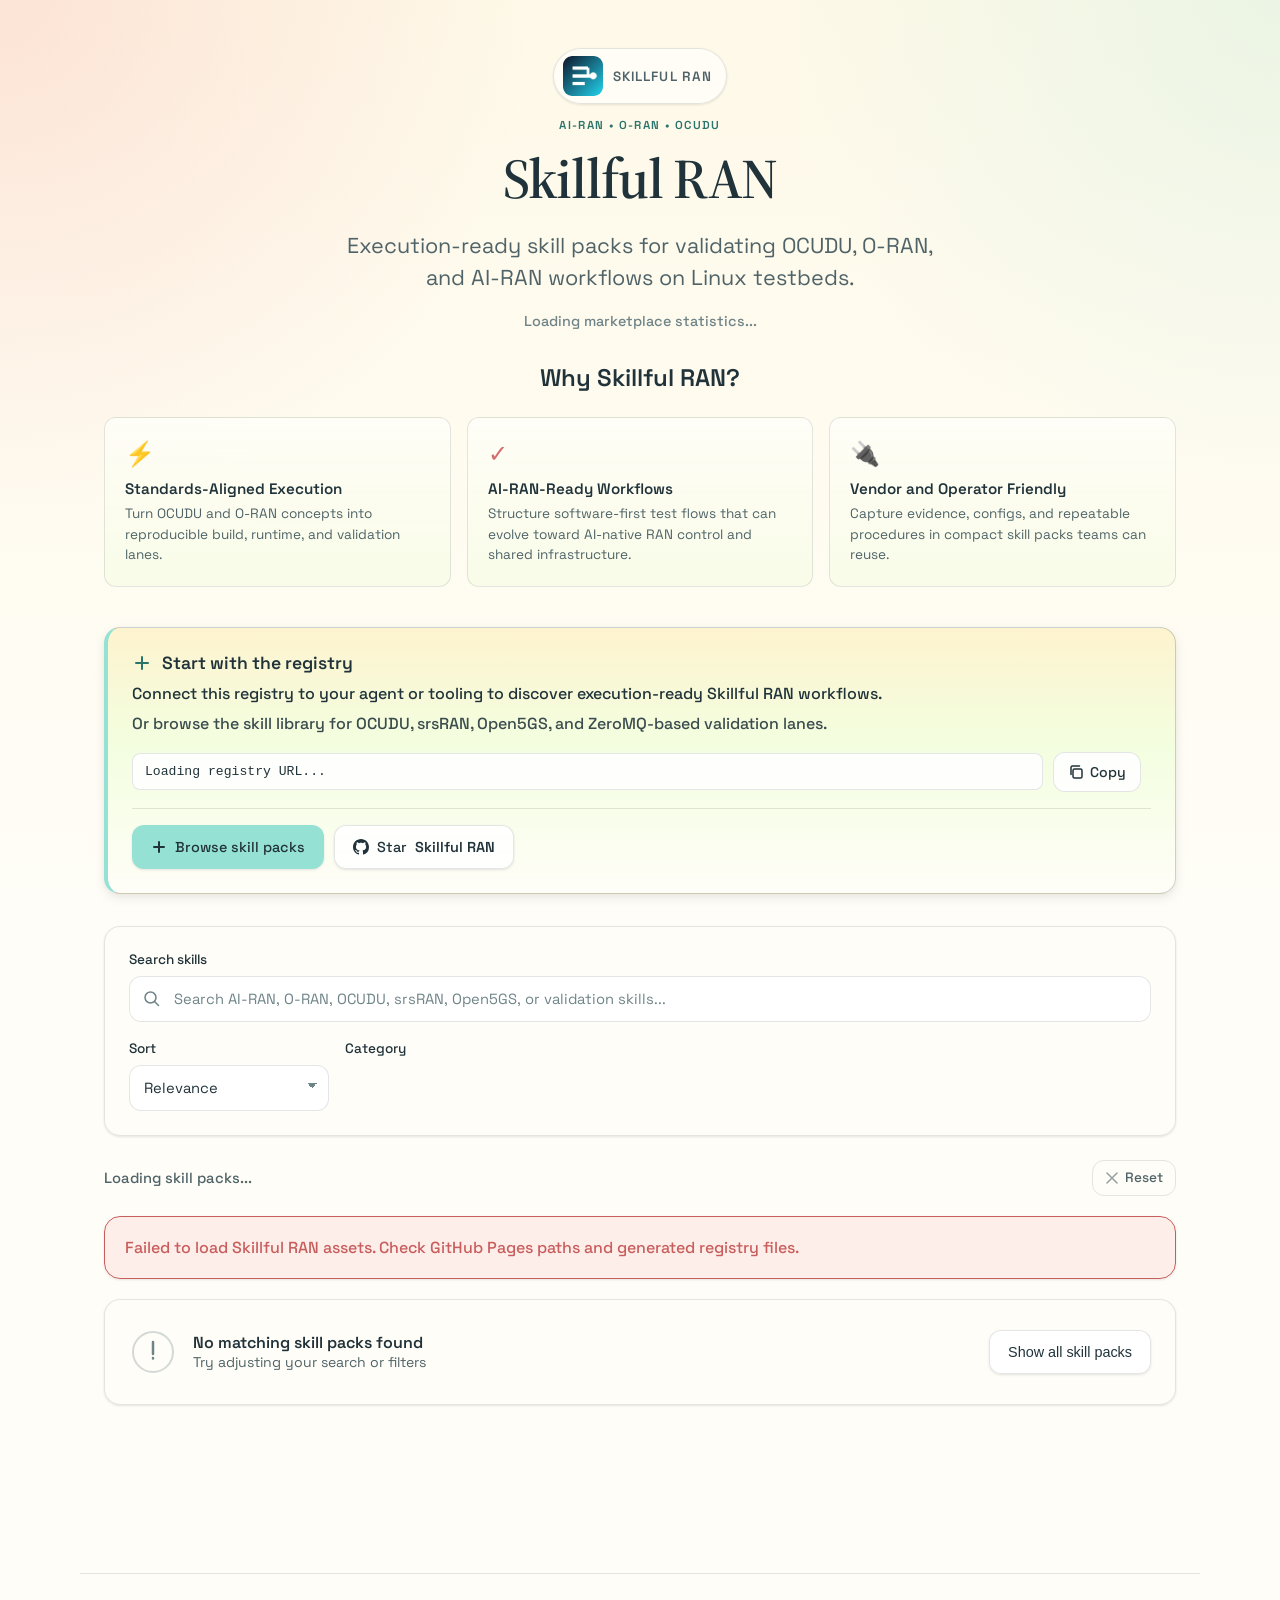
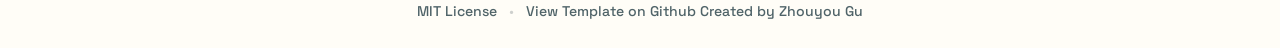
==== commit 2262d29e: "Refresh Skillful RAN industry messaging and palette" ====
--- a/marketplace/index.html
+++ b/marketplace/index.html
@@ -5,8 +5,8 @@
     <meta name="viewport" content="width=device-width, initial-scale=1">
     <meta name="author" content="Zhouyou Gu">
     <meta name="license" content="MIT">
-    <meta name="description" content="Practical, junior-friendly skill packs for building, testing, and understanding OCUDU and the open RAN stack.">
-    <meta name="theme-color" content="#0f766e">
+    <meta name="description" content="Execution-ready skill packs for validating OCUDU, O-RAN, and AI-RAN workflows on Linux testbeds.">
+    <meta name="theme-color" content="#95E1D3">
     <link rel="canonical" href="./">
     <title>Skillful RAN</title>
     <link rel="icon" href="assets/icon.svg" type="image/svg+xml" sizes="any">
@@ -17,7 +17,7 @@
     <meta property="og:type" content="website">
     <meta property="og:url" content="./">
     <meta property="og:title" content="Skillful RAN">
-    <meta property="og:description" content="Practical, junior-friendly OCUDU skill packs for Linux-based open RAN experimentation.">
+    <meta property="og:description" content="Execution-ready skill packs for validating OCUDU, O-RAN, and AI-RAN workflows on Linux testbeds.">
     <meta property="og:image" content="assets/preview.png?v=3">
     <meta property="og:image:secure_url" content="assets/preview.png?v=3">
     <meta property="og:image:type" content="image/png">
@@ -27,7 +27,7 @@
 
     <meta name="twitter:card" content="summary_large_image">
     <meta name="twitter:title" content="Skillful RAN">
-    <meta name="twitter:description" content="Practical, junior-friendly OCUDU skill packs for Linux-based open RAN experimentation.">
+    <meta name="twitter:description" content="Execution-ready skill packs for validating OCUDU, O-RAN, and AI-RAN workflows on Linux testbeds.">
     <meta name="twitter:image" content="assets/preview.png?v=3">
     <meta name="twitter:image:alt" content="Skillful RAN preview card">
     <link rel="preconnect" href="https://fonts.googleapis.com">
@@ -42,12 +42,12 @@
     <main class="shell">
       <header class="hero">
         <div class="hero-brand">
-          <img src="assets/icon-96.png" alt="Skillful RAN icon" class="hero-brand-icon" width="42" height="42">
+          <img src="assets/icon-96.png" alt="Skillful RAN icon" class="hero-brand-icon" width="48" height="48">
           <span class="hero-brand-text">Skillful RAN</span>
         </div>
-        <p class="eyebrow">Open RAN • OCUDU Ecosystem</p>
+        <p class="eyebrow">AI-RAN • O-RAN • OCUDU</p>
         <h1 id="marketplace-title">Skillful RAN</h1>
-        <p id="marketplace-description" class="hero-lead">Practical, junior-friendly skill packs for building, testing, and understanding OCUDU and the open RAN stack.</p>
+        <p id="marketplace-description" class="hero-lead">Execution-ready skill packs for validating OCUDU, O-RAN, and AI-RAN workflows on Linux testbeds.</p>
         <p id="hero-stats" class="hero-stats" aria-live="polite">Loading marketplace statistics...</p>
       </header>
 
@@ -58,18 +58,18 @@
         <div class="features-cards">
           <article class="feature-card">
             <div class="feature-icon" aria-hidden="true">⚡</div>
-            <h3>Reference Platform Thinking</h3>
-            <p>Explore OCUDU workflows as reusable building blocks for open RAN experimentation.</p>
+            <h3>Standards-Aligned Execution</h3>
+            <p>Turn OCUDU and O-RAN concepts into reproducible build, runtime, and validation lanes.</p>
           </article>
           <article class="feature-card">
             <div class="feature-icon" aria-hidden="true">✓</div>
-            <h3>Conformance-Minded Skills</h3>
-            <p>Package repeatable setup and validation steps instead of ad-hoc terminal recipes.</p>
+            <h3>AI-RAN-Ready Workflows</h3>
+            <p>Structure software-first test flows that can evolve toward AI-native RAN control and shared infrastructure.</p>
           </article>
           <article class="feature-card">
             <div class="feature-icon" aria-hidden="true">🔌</div>
-            <h3>Built for Learners</h3>
-            <p>Give juniors and contributors a clear path to build, test, and reuse OCUDU skills.</p>
+            <h3>Vendor and Operator Friendly</h3>
+            <p>Capture evidence, configs, and repeatable procedures in compact skill packs teams can reuse.</p>
           </article>
         </div>
       </section>
@@ -83,8 +83,8 @@
             Start with the registry
           </h2>
           <p class="quickstart-description">
-            <span class="quickstart-description-main">Copy this registry URL to discover Skillful RAN skills in your agent or tooling.</span>
-            <span class="quickstart-description-alt">Or browse the skill library to inspect and reuse OCUDU workflows.</span>
+            <span class="quickstart-description-main">Connect this registry to your agent or tooling to discover execution-ready Skillful RAN workflows.</span>
+            <span class="quickstart-description-alt">Or browse the skill library for OCUDU, srsRAN, Open5GS, and ZeroMQ-based validation lanes.</span>
           </p>
         </div>
         <div class="registry-row">
@@ -124,7 +124,7 @@
               <circle cx="7.5" cy="7.5" r="5.5" stroke="currentColor" stroke-width="1.5"/>
               <path d="M11.5 11.5l4 4" stroke="currentColor" stroke-width="1.5" stroke-linecap="round"/>
             </svg>
-            <input id="search-input" type="search" placeholder="Search OCUDU, srsRAN, testing, build, or packaging skills..." autocomplete="off" spellcheck="false" aria-label="Search skills">
+            <input id="search-input" type="search" placeholder="Search AI-RAN, O-RAN, OCUDU, srsRAN, Open5GS, or validation skills..." autocomplete="off" spellcheck="false" aria-label="Search skills">
           </div>
         </div>
 
--- a/marketplace/style.css
+++ b/marketplace/style.css
@@ -1,24 +1,25 @@
 :root {
-  --bg-0: #ffffff;
-  --bg-1: #fafbfc;
-  --bg-2: #f5f7f9;
-  --text-0: #1a1f26;
-  --text-1: #586069;
-  --text-2: #6a737d;
-  --card: #ffffff;
-  --card-hover: #ffffff;
-  --line: rgba(27, 31, 36, 0.10);
-  --line-strong: rgba(27, 31, 36, 0.18);
-  --accent: #0f766e;
-  --accent-hover: #115e59;
-  --accent-light: rgba(15, 118, 110, 0.10);
-  --accent-gradient: linear-gradient(135deg, #0f172a 0%, #0f766e 55%, #22d3ee 100%);
-  --chip-bg: #f5f7f9;
-  --chip-hover: #ebeef2;
-  --danger: #cf222e;
-  --success: #1a7f37;
-  --warning: #bf8700;
-  --info: #0969da;
+  --bg-0: #fffdf7;
+  --bg-1: #fef9e8;
+  --bg-2: #f4ffec;
+  --text-0: #21333a;
+  --text-1: #4f6368;
+  --text-2: #6f8488;
+  --card: rgba(255, 253, 247, 0.96);
+  --card-hover: #fffdf7;
+  --line: rgba(33, 51, 58, 0.12);
+  --line-strong: rgba(33, 51, 58, 0.22);
+  --accent: #95E1D3;
+  --accent-hover: #7fd6c7;
+  --accent-ink: #2b746b;
+  --accent-light: rgba(149, 225, 211, 0.26);
+  --accent-gradient: linear-gradient(135deg, #F38181 0%, #FCE38A 38%, #EAFFD0 68%, #95E1D3 100%);
+  --chip-bg: #fff6d3;
+  --chip-hover: #fceeb6;
+  --danger: #c85d5d;
+  --success: #2e7d73;
+  --warning: #9b7a1e;
+  --info: #5a9cb8;
   --shadow-sm: 0 1px 3px rgba(27, 31, 36, 0.08), 0 1px 2px rgba(27, 31, 36, 0.04);
   --shadow-md: 0 4px 12px rgba(27, 31, 36, 0.08), 0 2px 6px rgba(27, 31, 36, 0.04);
   --shadow-lg: 0 8px 24px rgba(27, 31, 36, 0.10), 0 4px 12px rgba(27, 31, 36, 0.05);
@@ -50,7 +51,10 @@
   position: fixed;
   inset: 0;
   pointer-events: none;
-  background: linear-gradient(180deg, var(--bg-1) 0%, var(--bg-0) 100%);
+  background:
+    radial-gradient(circle at top left, rgba(243, 129, 129, 0.18), transparent 34%),
+    radial-gradient(circle at top right, rgba(149, 225, 211, 0.18), transparent 32%),
+    linear-gradient(180deg, var(--bg-1) 0%, var(--bg-0) 100%);
   z-index: 0;
 }
 
@@ -86,17 +90,17 @@
   display: inline-flex;
   align-items: center;
   gap: 10px;
-  padding: 6px 12px 6px 8px;
+  padding: 7px 14px 7px 9px;
   border-radius: 999px;
   border: 1px solid var(--line);
-  background: rgba(255, 255, 255, 0.85);
+  background: rgba(255, 253, 247, 0.92);
   box-shadow: var(--shadow-sm);
   margin-bottom: 14px;
 }
 
 .hero-brand-icon {
-  width: 34px;
-  height: 34px;
+  width: 40px;
+  height: 40px;
   border-radius: 9px;
   flex-shrink: 0;
 }
@@ -114,7 +118,7 @@
   letter-spacing: 0.12em;
   font-size: 0.72rem;
   font-weight: 600;
-  color: var(--accent);
+  color: var(--accent-ink);
   margin: 0 0 16px;
 }
 
@@ -168,7 +172,7 @@
 }
 
 .btn-primary {
-  color: #fff;
+  color: var(--text-0);
   background: var(--accent);
   box-shadow: var(--shadow-sm);
 }
@@ -207,15 +211,15 @@
 }
 
 .btn-secondary.is-live {
-  border-color: rgba(15, 118, 110, 0.45);
-  background: linear-gradient(180deg, rgba(15, 118, 110, 0.12) 0%, rgba(15, 118, 110, 0.04) 100%);
-  box-shadow: 0 0 0 1px rgba(15, 118, 110, 0.2), var(--shadow-sm);
+  border-color: rgba(149, 225, 211, 0.55);
+  background: linear-gradient(180deg, rgba(149, 225, 211, 0.24) 0%, rgba(234, 255, 208, 0.2) 100%);
+  box-shadow: 0 0 0 1px rgba(149, 225, 211, 0.22), var(--shadow-sm);
 }
 
 .btn-secondary.is-live:hover {
-  border-color: rgba(15, 118, 110, 0.65);
-  background: linear-gradient(180deg, rgba(15, 118, 110, 0.18) 0%, rgba(15, 118, 110, 0.06) 100%);
-  box-shadow: 0 0 0 1px rgba(15, 118, 110, 0.3), var(--shadow-md);
+  border-color: rgba(149, 225, 211, 0.78);
+  background: linear-gradient(180deg, rgba(149, 225, 211, 0.32) 0%, rgba(234, 255, 208, 0.26) 100%);
+  box-shadow: 0 0 0 1px rgba(149, 225, 211, 0.3), var(--shadow-md);
 }
 
 .btn-ghost-link {
@@ -320,7 +324,7 @@
 }
 
 .input-wrapper:focus-within .input-icon {
-  color: var(--accent);
+  color: var(--accent-ink);
 }
 
 input,
@@ -407,7 +411,7 @@
 }
 
 .popular-tags-hint svg {
-  color: var(--accent);
+  color: var(--accent-ink);
   width: 14px;
   height: 14px;
 }
@@ -458,7 +462,7 @@
 .chip[aria-pressed="true"] {
   background: var(--accent);
   border-color: var(--accent);
-  color: #fff;
+  color: var(--text-0);
   box-shadow: var(--shadow-sm);
 }
 
@@ -491,7 +495,7 @@
 .quickstart {
   border: 1px solid var(--line-strong);
   border-radius: var(--radius-lg);
-  background: linear-gradient(180deg, rgba(9, 105, 218, 0.04) 0%, var(--card) 40%);
+  background: linear-gradient(180deg, rgba(252, 227, 138, 0.34) 0%, rgba(234, 255, 208, 0.58) 44%, var(--card) 100%);
   padding: 24px;
   margin: 0 0 32px;
   box-shadow: var(--shadow-md);
@@ -514,7 +518,7 @@
 }
 
 .quickstart-title svg {
-  color: var(--accent);
+  color: var(--accent-ink);
   flex-shrink: 0;
 }
 
@@ -748,7 +752,7 @@
 .panel.error {
   border-color: var(--danger);
   color: var(--danger);
-  background: #fff5f5;
+  background: rgba(243, 129, 129, 0.12);
   font-weight: 500;
 }
 
@@ -839,7 +843,7 @@
 }
 
 .card-clickable:focus-visible {
-  outline: 3px solid rgba(9, 105, 218, 0.4);
+  outline: 3px solid rgba(149, 225, 211, 0.55);
   outline-offset: 2px;
 }
 
@@ -882,18 +886,18 @@
 }
 
 .badge-category {
-  background: rgba(31, 111, 98, 0.12);
-  border-color: rgba(31, 111, 98, 0.3);
-  color: var(--accent);
+  background: rgba(149, 225, 211, 0.26);
+  border-color: rgba(149, 225, 211, 0.44);
+  color: var(--accent-ink);
 }
 
 .badge-difficulty {
-  background: rgba(255, 207, 139, 0.25);
-  border-color: rgba(255, 207, 139, 0.4);
+  background: rgba(252, 227, 138, 0.38);
+  border-color: rgba(252, 227, 138, 0.55);
 }
 
 .badge-tag {
-  background: #f8f3ea;
+  background: rgba(234, 255, 208, 0.55);
   border-color: var(--line);
 }
 
@@ -905,8 +909,8 @@
 
 .badge.is-match,
 mark {
-  background: rgba(255, 207, 139, 0.5);
-  border-color: rgba(255, 207, 139, 0.6);
+  background: rgba(243, 129, 129, 0.24);
+  border-color: rgba(243, 129, 129, 0.38);
 }
 
 mark {
@@ -1122,12 +1126,12 @@
 @media (max-width: 480px) {
   .hero-brand {
     gap: 8px;
-    padding: 5px 10px 5px 7px;
+    padding: 6px 12px 6px 8px;
   }
 
   .hero-brand-icon {
-    width: 30px;
-    height: 30px;
+    width: 36px;
+    height: 36px;
   }
 
   .hero-brand-text {
@@ -1213,7 +1217,7 @@
 .feature-card {
   border: 1px solid var(--line);
   border-radius: var(--radius-md);
-  background: var(--card);
+  background: linear-gradient(180deg, rgba(255, 253, 247, 0.98) 0%, rgba(234, 255, 208, 0.28) 100%);
   padding: 20px;
   transition: all 200ms var(--ease-smooth);
 }
@@ -1228,7 +1232,8 @@
   font-size: 1.5rem;
   margin-bottom: 10px;
   display: block;
-  opacity: 0.85;
+  color: #d56d6d;
+  opacity: 1;
 }
 
 .feature-card h3 {
@@ -1280,11 +1285,11 @@
 }
 
 .footer-links a:hover {
-  color: var(--accent);
+  color: var(--accent-ink);
 }
 
 .footer-links a:focus-visible {
-  outline: 2px solid var(--accent);
+  outline: 2px solid var(--accent-ink);
   outline-offset: 2px;
   border-radius: 3px;
 }
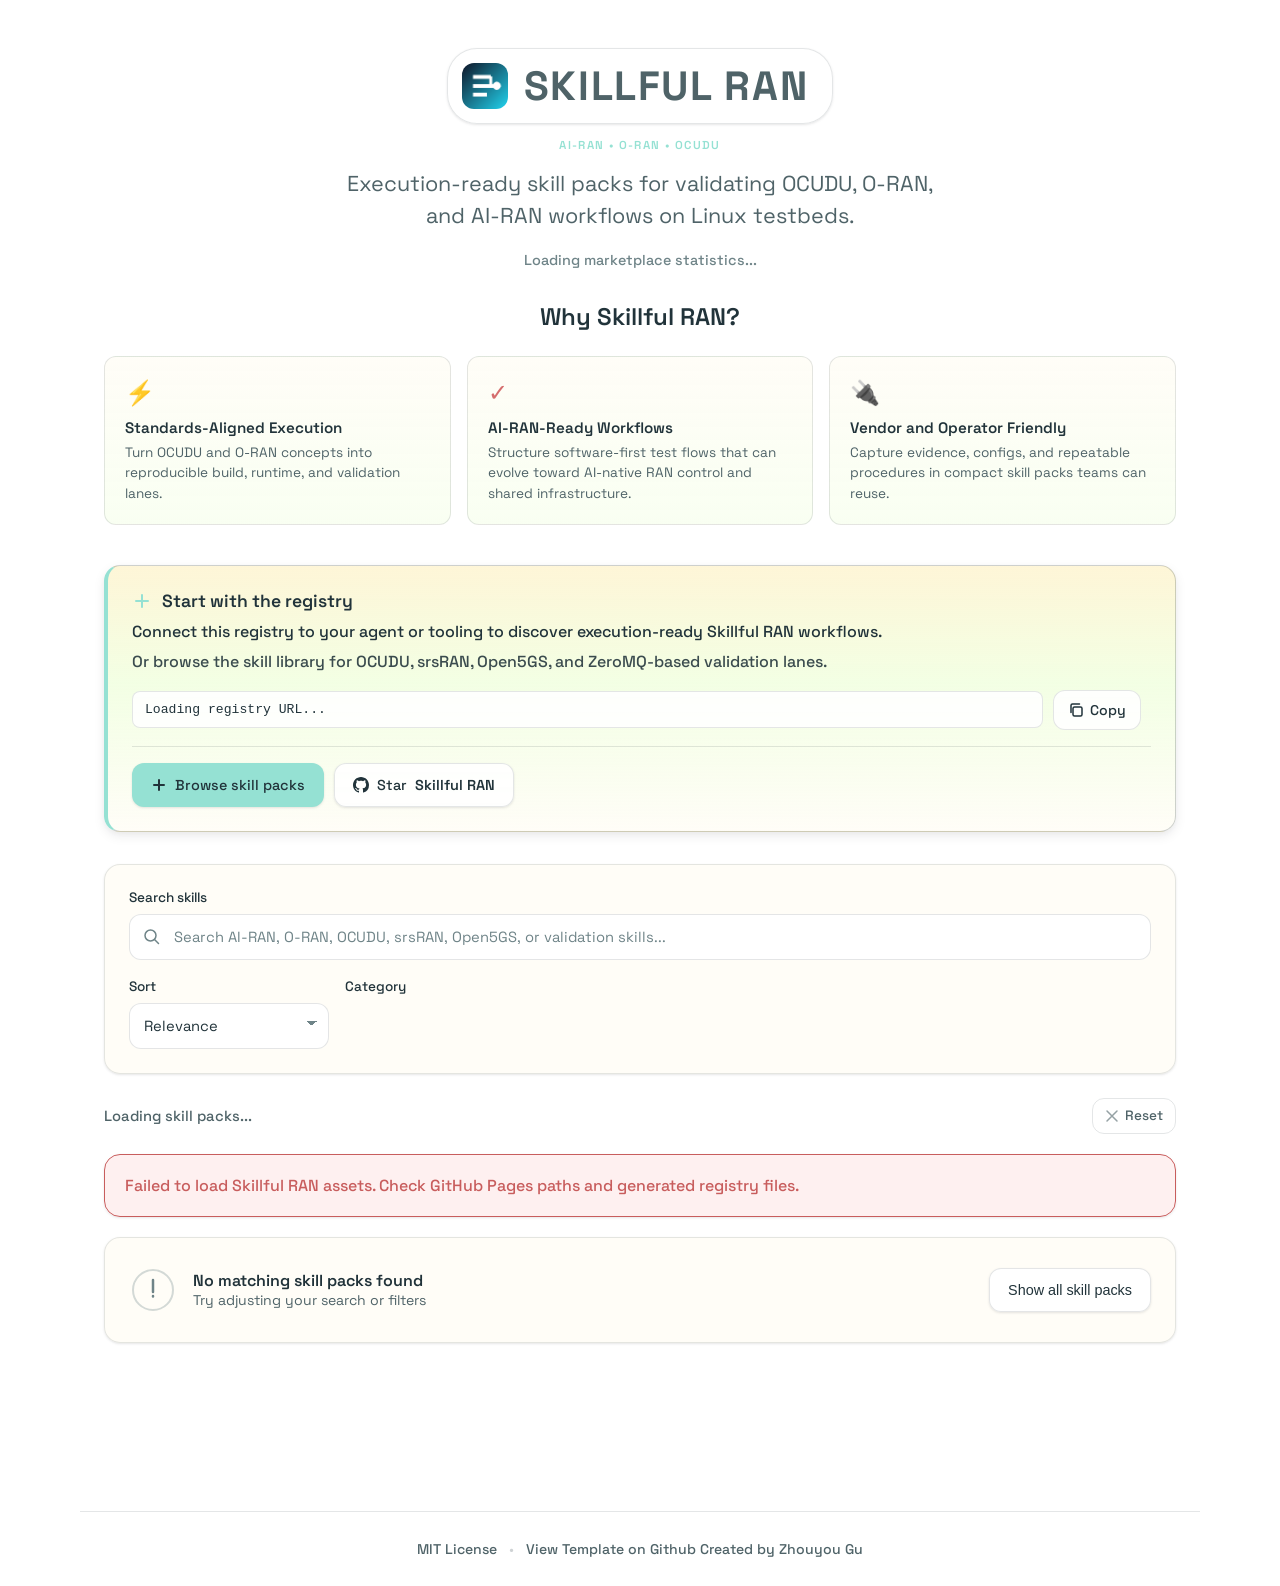
==== commit 6b42faa2: "Sync marketplace style with template updates" ====
--- a/marketplace/index.html
+++ b/marketplace/index.html
@@ -42,11 +42,10 @@
     <main class="shell">
       <header class="hero">
         <div class="hero-brand">
-          <img src="assets/icon-96.png" alt="Skillful RAN icon" class="hero-brand-icon" width="48" height="48">
-          <span class="hero-brand-text">Skillful RAN</span>
+          <img src="assets/icon-96.png" alt="Skillful RAN icon" class="hero-brand-icon" width="42" height="42">
+          <h1 id="marketplace-title" class="hero-brand-title">Skillful RAN</h1>
         </div>
         <p class="eyebrow">AI-RAN • O-RAN • OCUDU</p>
-        <h1 id="marketplace-title">Skillful RAN</h1>
         <p id="marketplace-description" class="hero-lead">Execution-ready skill packs for validating OCUDU, O-RAN, and AI-RAN workflows on Linux testbeds.</p>
         <p id="hero-stats" class="hero-stats" aria-live="polite">Loading marketplace statistics...</p>
       </header>
@@ -186,7 +185,7 @@
     <footer class="footer">
       <div class="footer-content">
         <div class="footer-links">
-          <a href="../LICENSE" target="_blank" rel="noopener noreferrer">MIT License</a>
+          <a id="footer-license-link" href="../LICENSE" target="_blank" rel="noopener noreferrer">MIT License</a>
           <span class="footer-divider">•</span>
           <a id="footer-repo-link" href="https://github.com/zhouyou-gu/skill-marketplace-template" target="_blank" rel="noopener noreferrer">View Template on Github Created by Zhouyou Gu</a>
         </div>
--- a/marketplace/style.css
+++ b/marketplace/style.css
@@ -1,7 +1,7 @@
 :root {
-  --bg-0: #fffdf7;
-  --bg-1: #fef9e8;
-  --bg-2: #f4ffec;
+  --bg-0: #ffffff;
+  --bg-1: #ffffff;
+  --bg-2: #f9fbf9;
   --text-0: #21333a;
   --text-1: #4f6368;
   --text-2: #6f8488;
@@ -51,10 +51,7 @@
   position: fixed;
   inset: 0;
   pointer-events: none;
-  background:
-    radial-gradient(circle at top left, rgba(243, 129, 129, 0.18), transparent 34%),
-    radial-gradient(circle at top right, rgba(149, 225, 211, 0.18), transparent 32%),
-    linear-gradient(180deg, var(--bg-1) 0%, var(--bg-0) 100%);
+  background: linear-gradient(180deg, var(--bg-1) 0%, var(--bg-0) 100%);
   z-index: 0;
 }
 
@@ -89,28 +86,33 @@
 .hero-brand {
   display: inline-flex;
   align-items: center;
-  gap: 10px;
-  padding: 7px 14px 7px 9px;
-  border-radius: 999px;
+  gap: 16px;
+  padding: 14px 24px 14px 14px;
+  border-radius: 30px;
   border: 1px solid var(--line);
-  background: rgba(255, 253, 247, 0.92);
+  background: rgba(255, 255, 255, 0.85);
   box-shadow: var(--shadow-sm);
   margin-bottom: 14px;
+  max-width: min(100%, 800px);
 }
 
 .hero-brand-icon {
-  width: 40px;
-  height: 40px;
-  border-radius: 9px;
+  width: 46px;
+  height: 46px;
+  border-radius: 12px;
   flex-shrink: 0;
 }
 
-.hero-brand-text {
-  font-size: 0.84rem;
-  letter-spacing: 0.08em;
+.hero-brand-title {
+  font-family: "Space Grotesk", -apple-system, BlinkMacSystemFont, "Segoe UI", sans-serif;
+  font-size: clamp(1.58rem, 3.9vw, 2.55rem);
+  line-height: 1.05;
+  font-weight: 700;
+  letter-spacing: 0.04em;
   text-transform: uppercase;
-  font-weight: 600;
   color: var(--text-1);
+  margin: 0;
+  text-wrap: balance;
 }
 
 .eyebrow {
@@ -118,7 +120,7 @@
   letter-spacing: 0.12em;
   font-size: 0.72rem;
   font-weight: 600;
-  color: var(--accent-ink);
+  color: var(--accent);
   margin: 0 0 16px;
 }
 
@@ -129,10 +131,6 @@
   font-weight: 600;
   margin: 0 0 20px;
   letter-spacing: -0.02em;
-}
-
-#marketplace-title {
-  white-space: nowrap;
 }
 
 .hero-lead {
@@ -145,6 +143,25 @@
   margin-right: auto;
 }
 
+@media (max-width: 640px) {
+  .hero-brand {
+    gap: 12px;
+    padding: 12px 18px 12px 12px;
+    align-items: center;
+    border-radius: 26px;
+  }
+
+  .hero-brand-icon {
+    width: 52px;
+    height: 52px;
+    align-self: center;
+  }
+
+  .hero-brand-title {
+    letter-spacing: 0.03em;
+  }
+}
+
 .btn {
   text-decoration: none;
   display: inline-flex;
@@ -324,7 +341,7 @@
 }
 
 .input-wrapper:focus-within .input-icon {
-  color: var(--accent-ink);
+  color: var(--accent);
 }
 
 input,
@@ -411,7 +428,7 @@
 }
 
 .popular-tags-hint svg {
-  color: var(--accent-ink);
+  color: var(--accent);
   width: 14px;
   height: 14px;
 }
@@ -518,7 +535,7 @@
 }
 
 .quickstart-title svg {
-  color: var(--accent-ink);
+  color: var(--accent);
   flex-shrink: 0;
 }
 
@@ -1125,17 +1142,19 @@
 /* Small mobile breakpoint */
 @media (max-width: 480px) {
   .hero-brand {
-    gap: 8px;
-    padding: 6px 12px 6px 8px;
+    gap: 12px;
+    padding: 12px 16px 12px 12px;
+    border-radius: 24px;
   }
 
   .hero-brand-icon {
-    width: 36px;
-    height: 36px;
-  }
-
-  .hero-brand-text {
-    font-size: 0.76rem;
+    width: 56px;
+    height: 56px;
+  }
+
+  .hero-brand-title {
+    font-size: clamp(1.52rem, 6.8vw, 2rem);
+    letter-spacing: 0.02em;
   }
 
   h1 {
@@ -1285,11 +1304,11 @@
 }
 
 .footer-links a:hover {
-  color: var(--accent-ink);
+  color: var(--accent);
 }
 
 .footer-links a:focus-visible {
-  outline: 2px solid var(--accent-ink);
+  outline: 2px solid var(--accent);
   outline-offset: 2px;
   border-radius: 3px;
 }
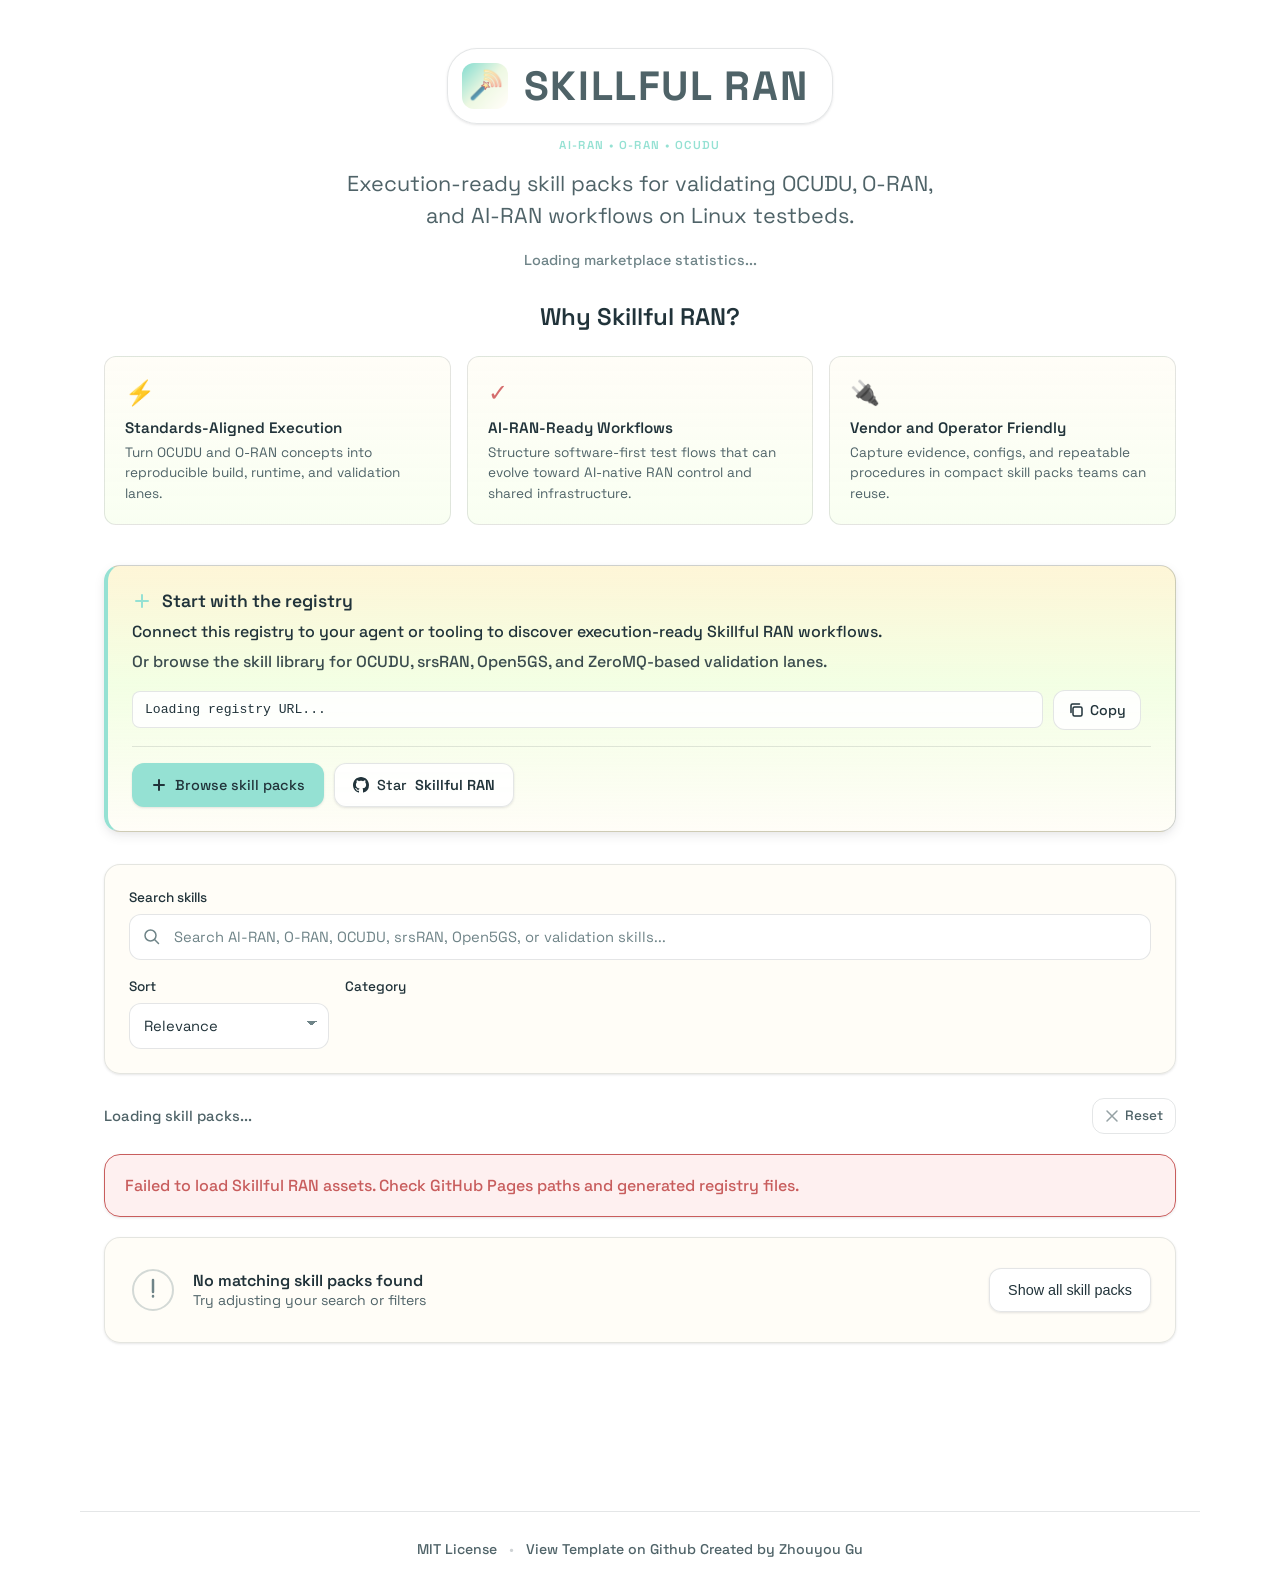
==== commit c2fae37f: "Refresh marketplace icon and preview assets" ====
--- a/marketplace/index.html
+++ b/marketplace/index.html
@@ -18,8 +18,8 @@
     <meta property="og:url" content="./">
     <meta property="og:title" content="Skillful RAN">
     <meta property="og:description" content="Execution-ready skill packs for validating OCUDU, O-RAN, and AI-RAN workflows on Linux testbeds.">
-    <meta property="og:image" content="assets/preview.png?v=3">
-    <meta property="og:image:secure_url" content="assets/preview.png?v=3">
+    <meta property="og:image" content="assets/preview.png?v=4">
+    <meta property="og:image:secure_url" content="assets/preview.png?v=4">
     <meta property="og:image:type" content="image/png">
     <meta property="og:image:width" content="1200">
     <meta property="og:image:height" content="630">
@@ -28,7 +28,7 @@
     <meta name="twitter:card" content="summary_large_image">
     <meta name="twitter:title" content="Skillful RAN">
     <meta name="twitter:description" content="Execution-ready skill packs for validating OCUDU, O-RAN, and AI-RAN workflows on Linux testbeds.">
-    <meta name="twitter:image" content="assets/preview.png?v=3">
+    <meta name="twitter:image" content="assets/preview.png?v=4">
     <meta name="twitter:image:alt" content="Skillful RAN preview card">
     <link rel="preconnect" href="https://fonts.googleapis.com">
     <link rel="preconnect" href="https://fonts.gstatic.com" crossorigin>
